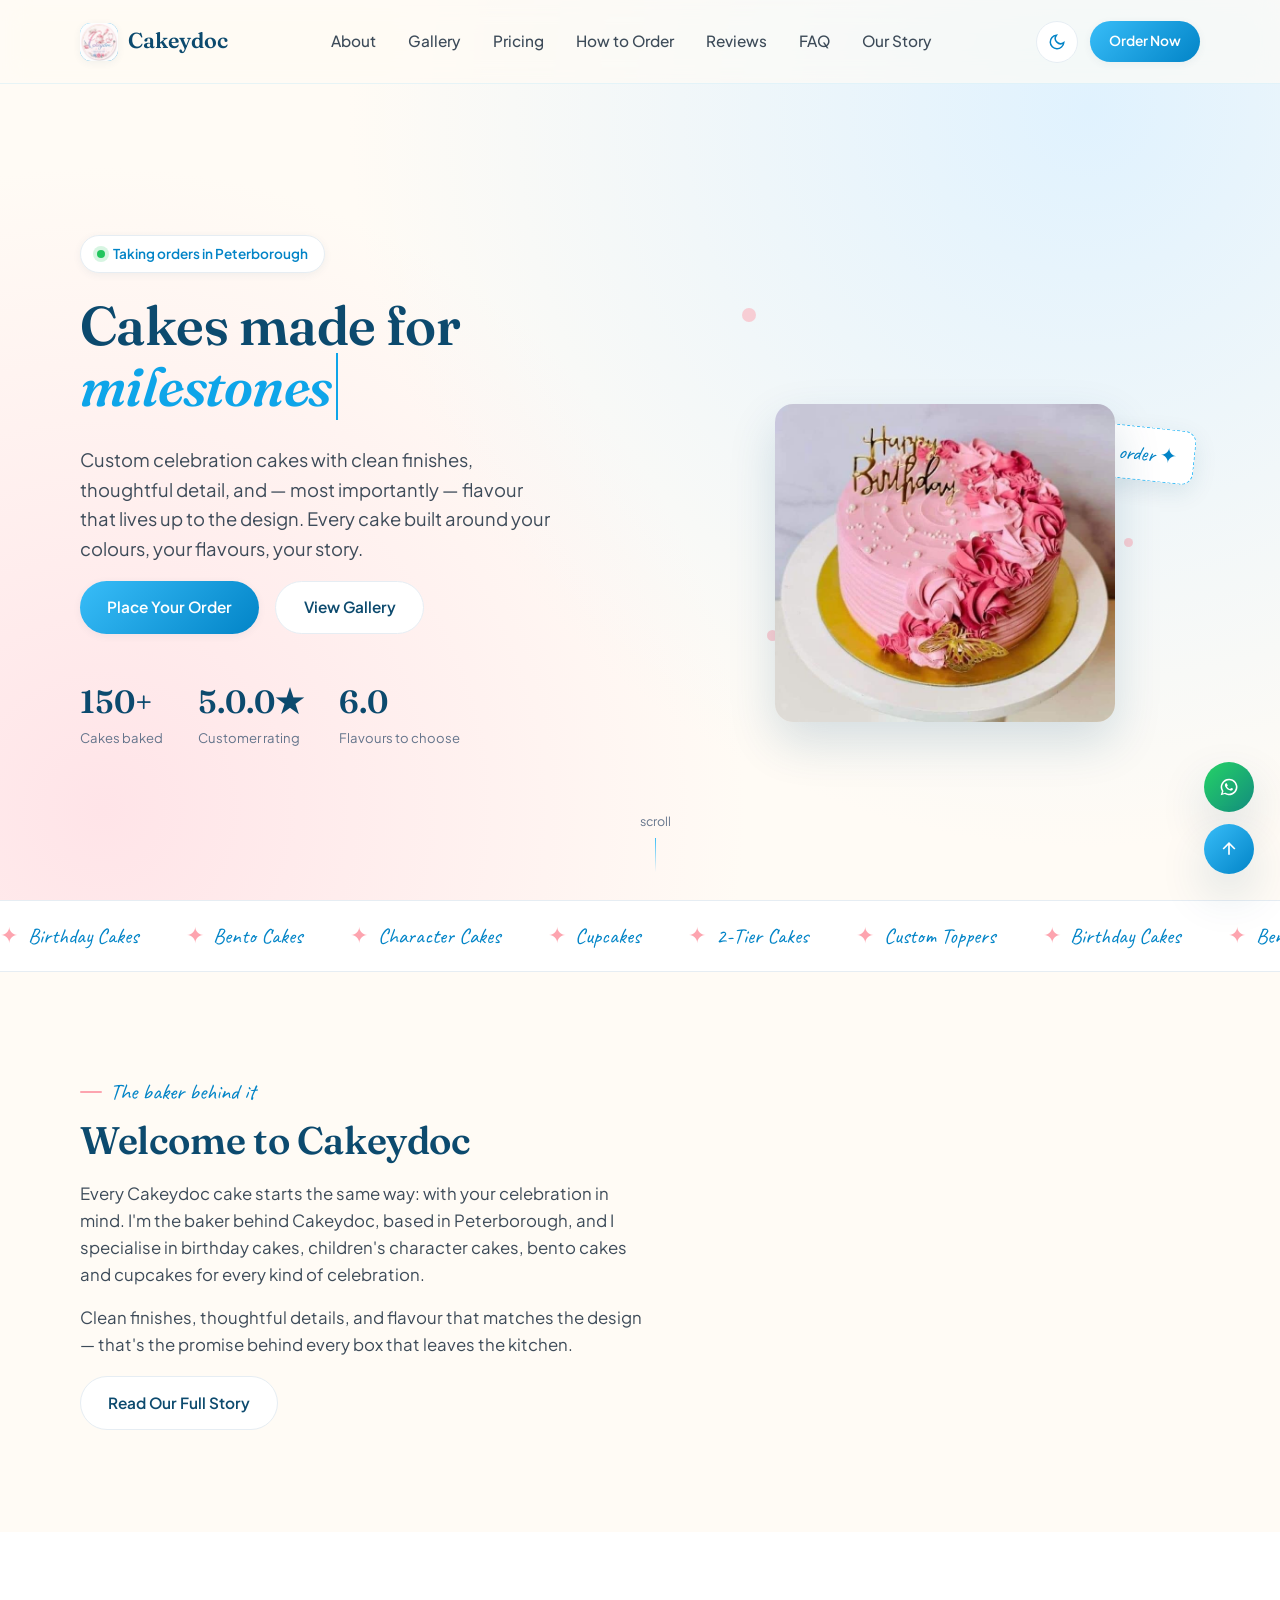
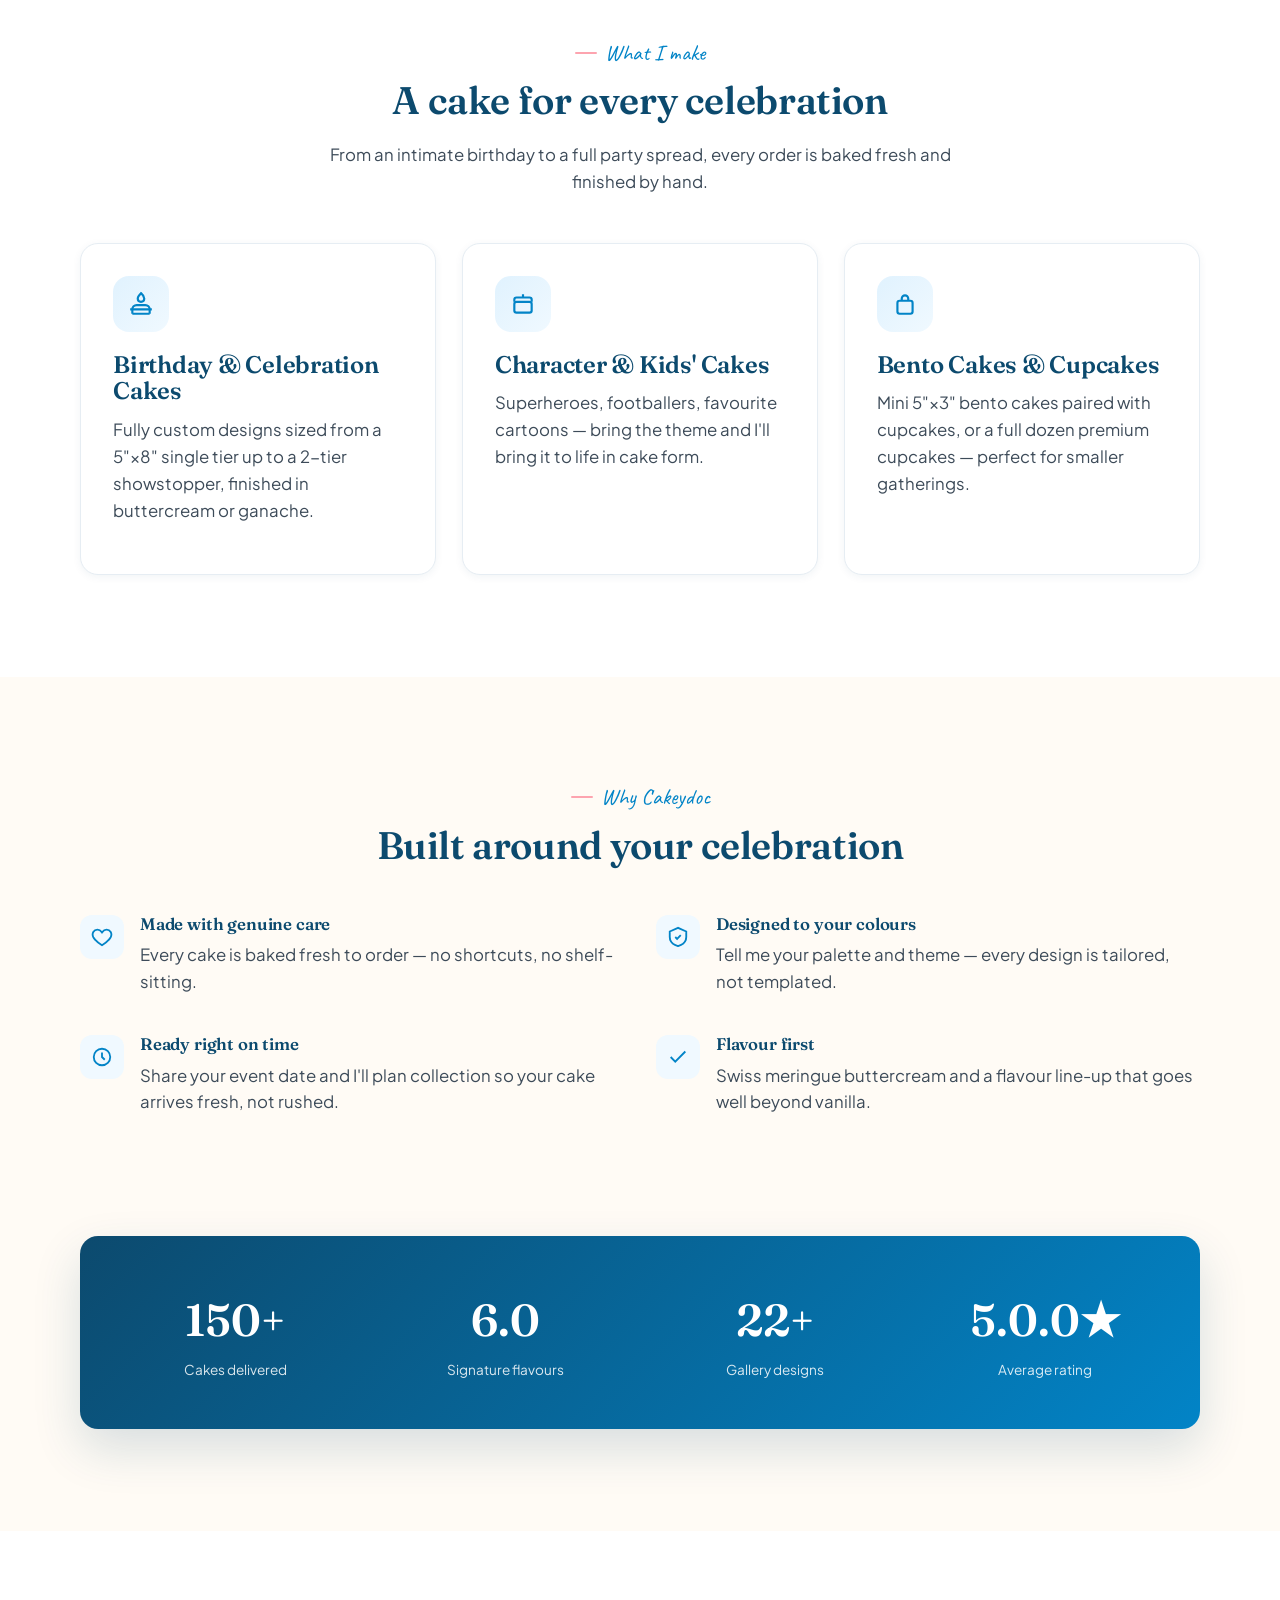
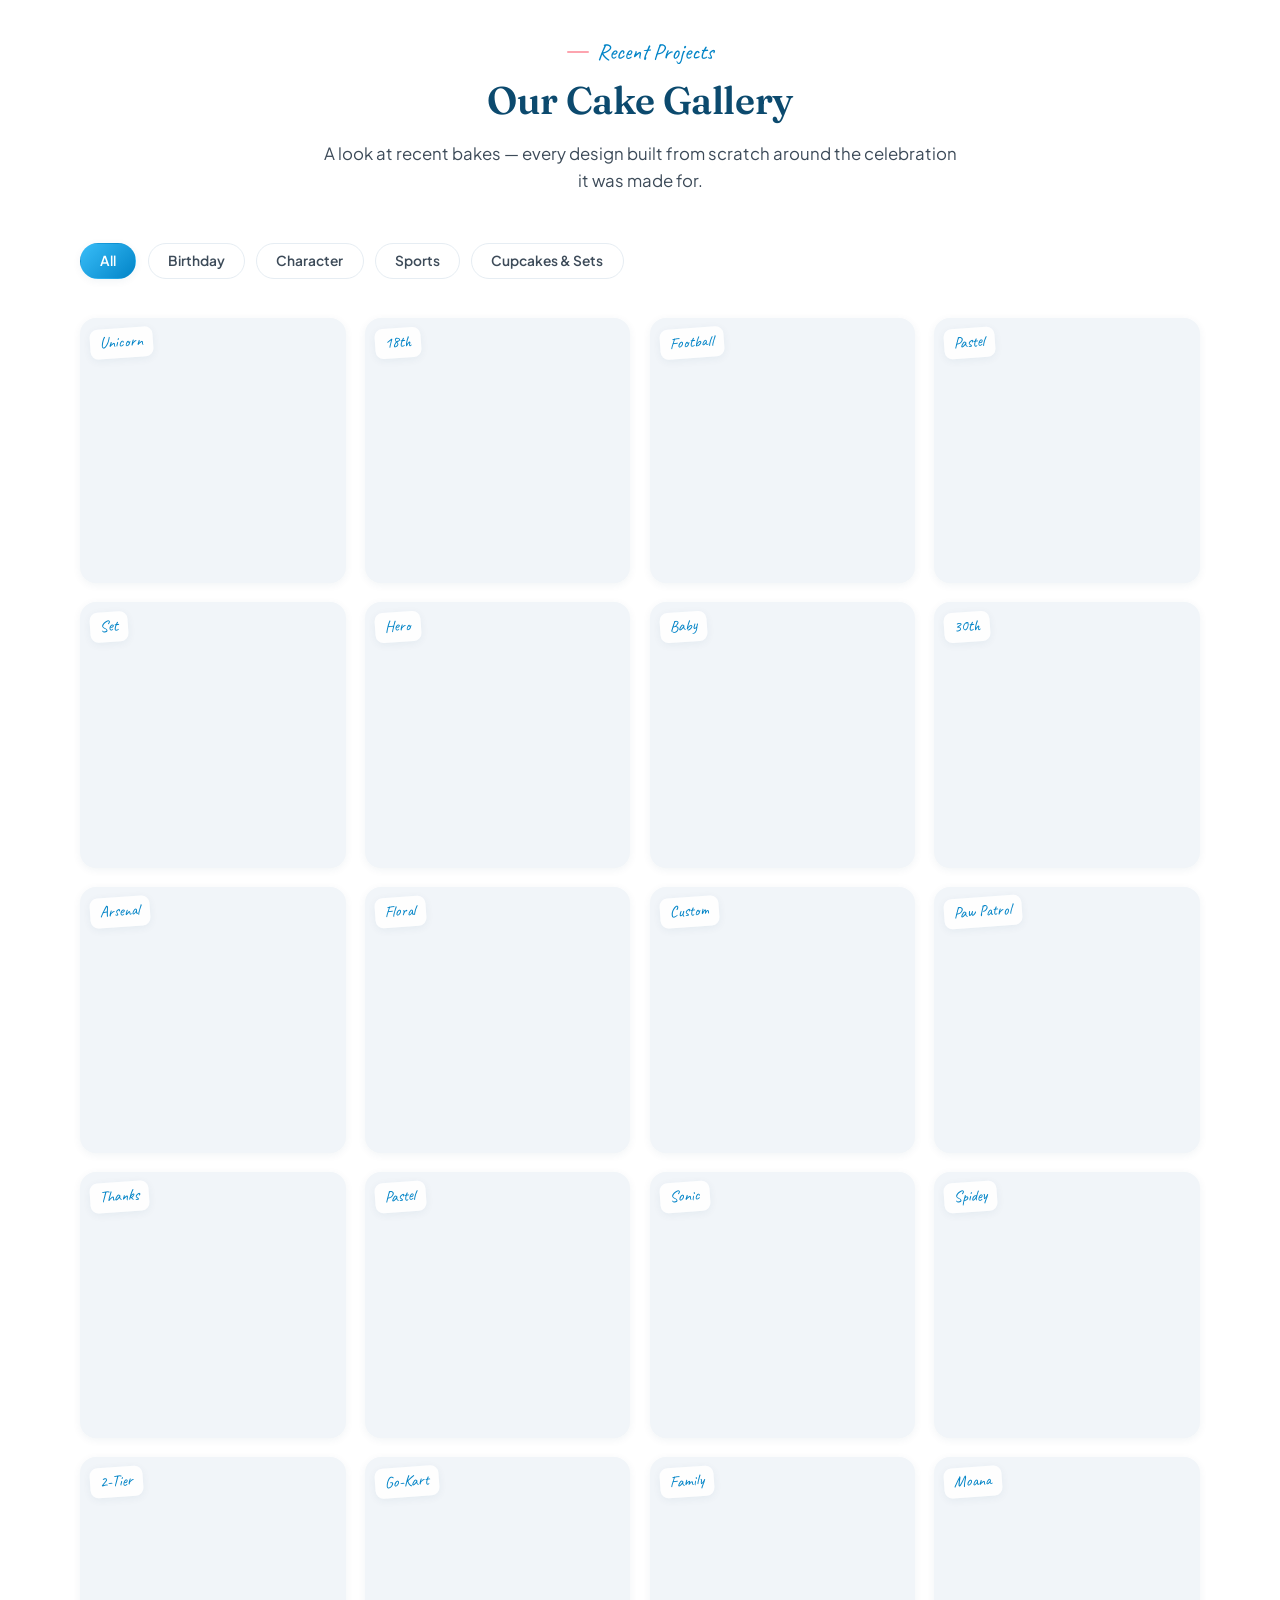
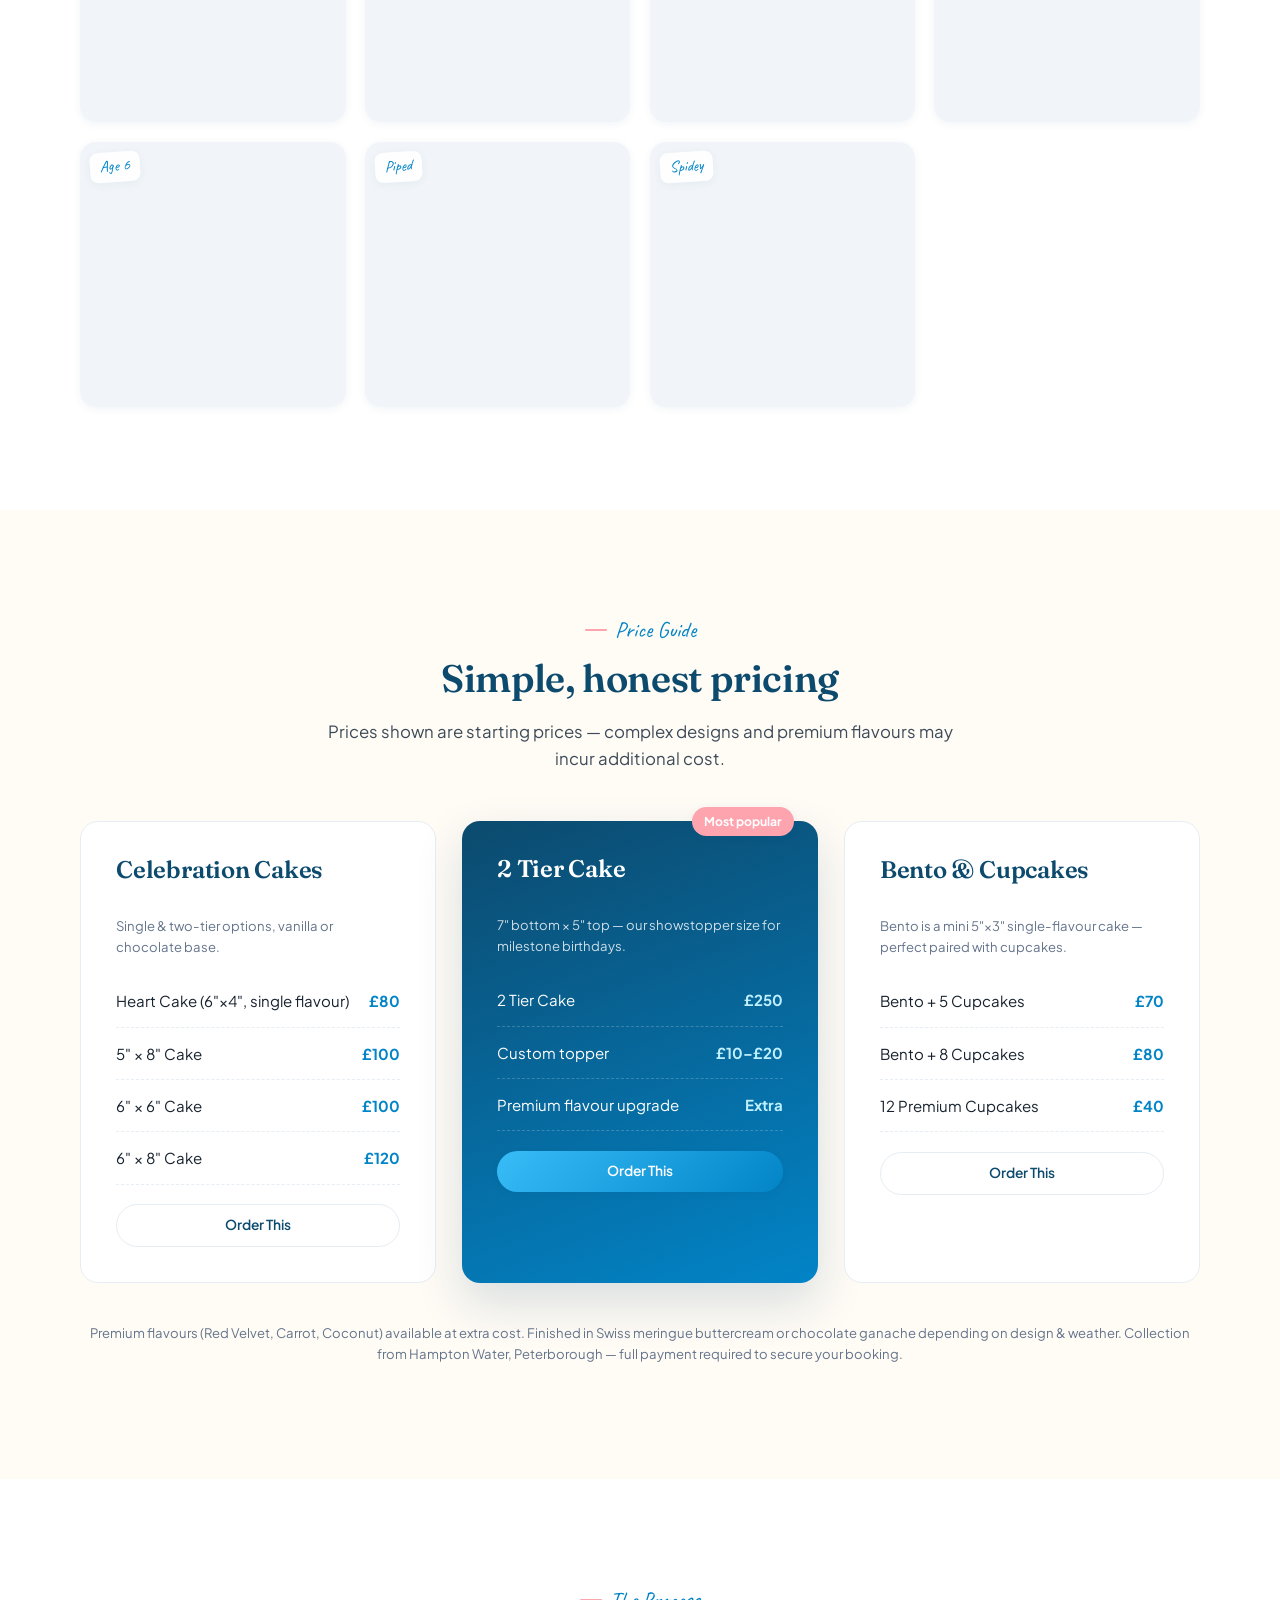
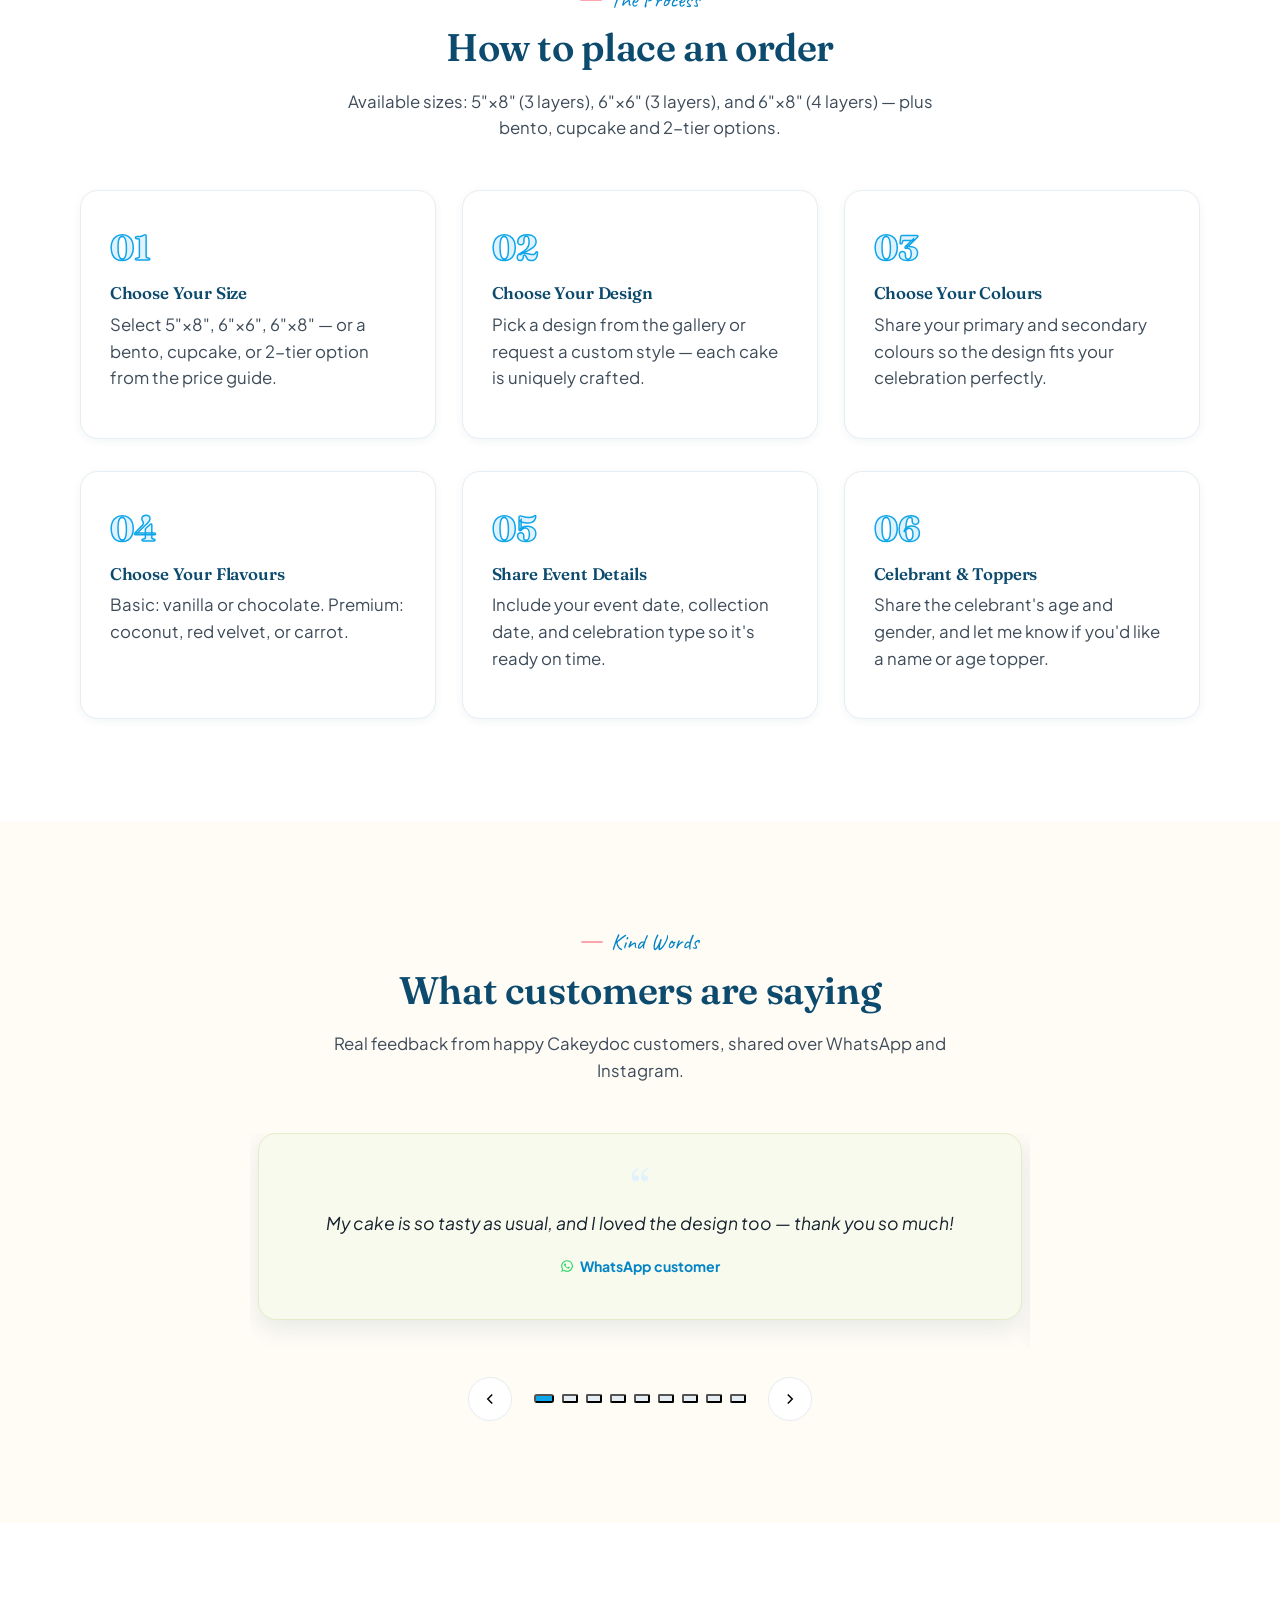
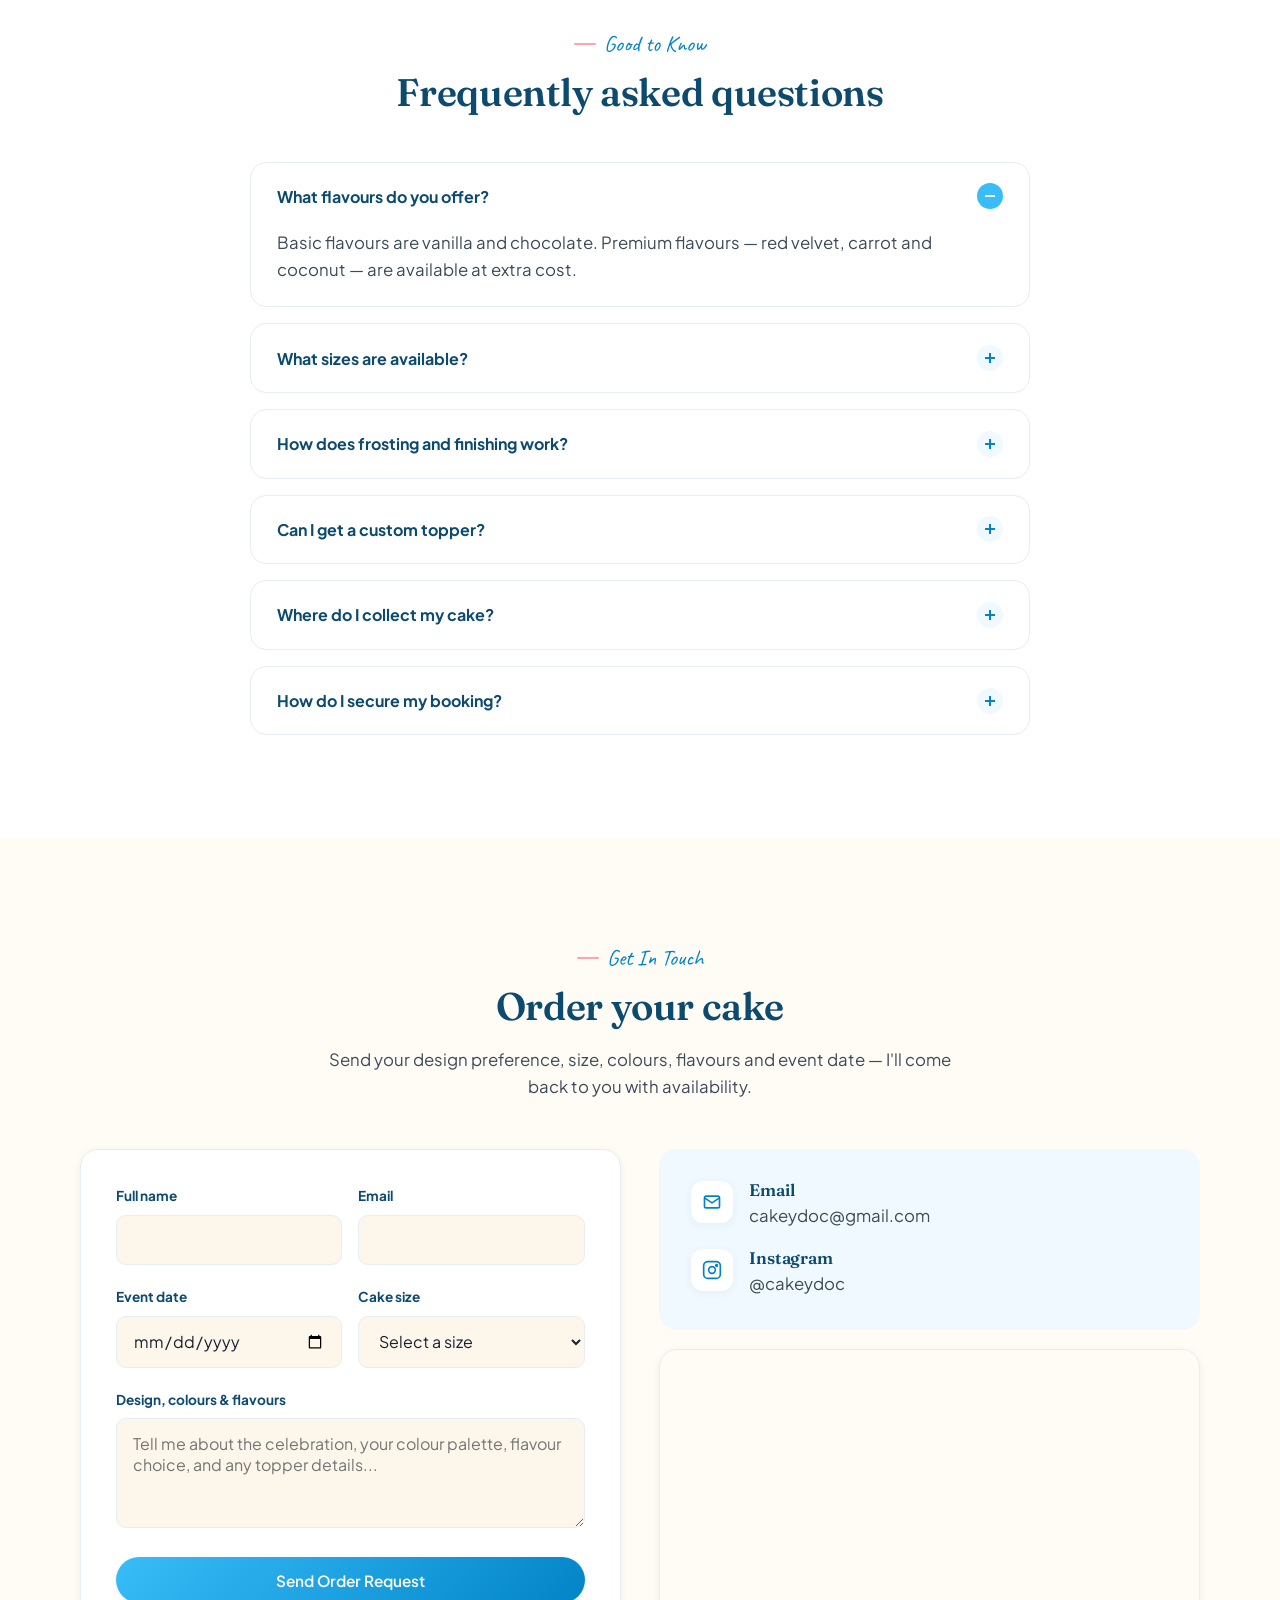
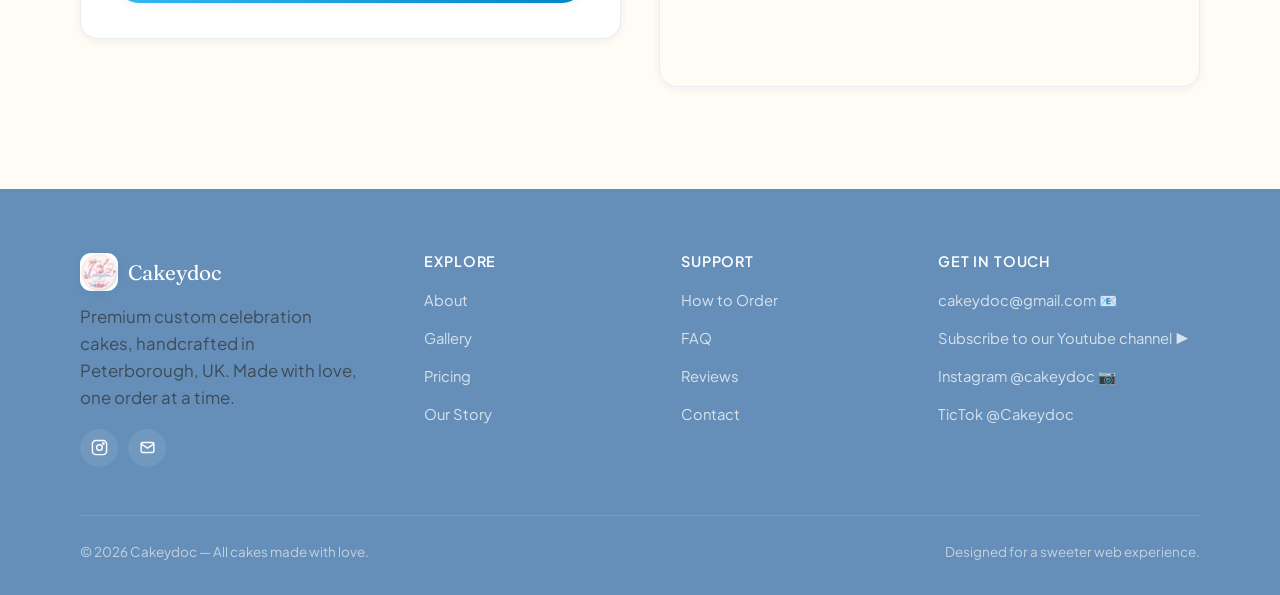
==== index.html @ 22406567 "Cakey doc website" ====
<!DOCTYPE html>
<html lang="en">
<head>
<meta charset="UTF-8">
<meta name="viewport" content="width=device-width, initial-scale=1.0">
<title>Cakeydoc | Premium Custom Celebration Cakes | Peterborough</title>
<meta name="description" content="Handcrafted celebration cakes, bento cakes and cupcakes made to order in Peterborough, UK. Custom colours, flavours and character designs for birthdays and every milestone.">
<meta name="keywords" content="celebration cakes Peterborough, custom birthday cakes, bento cakes, character cakes, cupcakes Peterborough, cake maker UK">
<link rel="canonical" href="https://www.cakeydoc.com/">

<!-- Open Graph -->
<meta property="og:type" content="website">
<meta property="og:title" content="Cakeydoc | Premium Custom Celebration Cakes in Peterborough">
<meta property="og:description" content="Handcrafted celebration cakes, bento cakes and cupcakes made to order in Peterborough, UK. Every cake designed around your colours, flavours and story.">
<meta property="og:image" content="https://www.cakeydoc.com/cake4.jpg">
<meta property="og:url" content="https://www.cakeydoc.com/">
<meta property="og:site_name" content="Cakeydoc">

<!-- Twitter -->
<meta name="twitter:card" content="summary_large_image">
<meta name="twitter:title" content="Cakeydoc | Premium Custom Celebration Cakes in Peterborough">
<meta name="twitter:description" content="Handcrafted celebration cakes, bento cakes and cupcakes made to order in Peterborough, UK.">
<meta name="twitter:image" content="https://www.cakeydoc.com/cake4.jpg">

<!-- Structured data -->
<script type="application/ld+json">
{
  "@context": "https://schema.org",
  "@type": "Bakery",
  "name": "Cakeydoc",
  "image": "https://www.cakeydoc.com/logo.png",
  "email": "cakeydoc@gmail.com",
  "url": "https://www.cakeydoc.com/",
  "address": {
    "@type": "PostalAddress",
    "addressLocality": "Peterborough",
    "addressCountry": "GB"
  },
  "sameAs": ["https://www.instagram.com/cakeydoc"],
  "servesCuisine": "Celebration cakes",
  "priceRange": "££"
}
</script>

<link rel="preconnect" href="https://fonts.googleapis.com">
<link rel="preconnect" href="https://fonts.gstatic.com" crossorigin>
<link href="https://fonts.googleapis.com/css2?family=Fraunces:ital,wght@0,500;0,600;0,700;1,500&family=Plus+Jakarta+Sans:wght@400;500;600;700;800&family=Caveat:wght@600;700&display=swap" rel="stylesheet">
<link rel="stylesheet" href="css/styles.css">
</head>
<body>
<a href="#main" class="skip-link">Skip to content</a>

<div id="loader" aria-hidden="true">
  <div class="loader-cake">
    <div class="loader-cherry"></div>
    <div class="loader-tier"></div>
    <div class="loader-tier"></div>
    <div class="loader-tier"></div>
  </div>
</div>

<div id="scroll-progress"></div>

<header>
  <div class="container nav-wrap">
    <a href="index.html" class="brand">
      <span class="brand-mark">
        <img src="Images/file_00000000a154724686b944a7e6bea9da.png" alt="Cakeydoc logo" style="width:100%;height:100%;object-fit:cover;border-radius:11px;">
      </span>
      Cakeydoc
    </a>
    <nav class="nav-links" id="navLinks">
      <a href="#about">About</a>
      <a href="#gallery">Gallery</a>
      <a href="#pricing">Pricing</a>
      <a href="#how-to-order">How to Order</a>
      <a href="#testimonials">Reviews</a>
      <a href="#faq">FAQ</a>
      <a href="about.html">Our Story</a>
    </nav>
    <div class="nav-actions">
      <button class="theme-toggle" aria-label="Toggle dark mode">
        <svg class="moon" viewBox="0 0 24 24" fill="none" stroke="currentColor" stroke-width="2"><path d="M21 12.8A9 9 0 1 1 11.2 3 7 7 0 0 0 21 12.8Z"/></svg>
        <svg class="sun" viewBox="0 0 24 24" fill="none" stroke="currentColor" stroke-width="2"><circle cx="12" cy="12" r="4"/><path d="M12 2v2M12 20v2M4.9 4.9l1.4 1.4M17.7 17.7l1.4 1.4M2 12h2M20 12h2M4.9 19.1l1.4-1.4M17.7 6.3l1.4-1.4"/></svg>
      </button>
      <a href="#contact" class="btn btn-primary btn-sm">Order Now</a>
      <button class="hamburger" id="hamburger" aria-label="Menu"><span></span><span></span><span></span></button>
    </div>
  </div>
</header>

<main id="main">

  <!-- HERO -->
  <section class="hero" id="home">
    <div class="container hero-grid">
      <div>
        <span class="hero-badge"><span class="dot"></span> Taking orders in Peterborough</span>
        <h1>Cakes made for <span class="accent typewrite" data-words='["birthdays.","milestones.","little superheroes.","your next celebration."]'>birthdays.</span></h1>
        <p class="hero-sub">Custom celebration cakes with clean finishes, thoughtful detail, and — most importantly — flavour that lives up to the design. Every cake built around your colours, your flavours, your story.</p>
        <div class="hero-ctas">
          <a href="#contact" class="btn btn-primary">Place Your Order</a>
          <a href="#gallery" class="btn btn-ghost">View Gallery</a>
        </div>
        <div class="hero-stats">
          <div class="hero-stat"><div class="num"><span data-count="150" data-suffix="+">0</span></div><div class="label">Cakes baked</div></div>
          <div class="hero-stat"><div class="num"><span data-count="5" data-suffix=".0★">0</span></div><div class="label">Customer rating</div></div>
          <div class="hero-stat"><div class="num"><span data-count="6" data-suffix="">0</span></div><div class="label">Flavours to choose</div></div>
        </div>
      </div>
      <div class="hero-visual">
        <div class="crumb" style="width:14px;height:14px;top:10%;left:10%;"></div>
        <div class="crumb" style="width:9px;height:9px;top:60%;left:85%;animation-delay:1.5s;"></div>
        <div class="crumb" style="width:11px;height:11px;top:80%;left:15%;animation-delay:3s;"></div>
        <div class="cake-build">
          <div class="cake-tag">made to order ✦</div>
          <img src="Images/0f99f19fcb65a8210d20b21eeee314e7.jpg" alt="Pink celebration birthday cake with floral piping" style="width:100%;max-width:340px;border-radius:18px;box-shadow:var(--shadow-lg);display:block;margin-inline:auto;position : relative; z-index : 2;">
        </div>
        
      </div>
    </div>
    <div class="scroll-cue"><span>scroll</span><span class="line"></span></div>
  </section>

  <!-- MARQUEE -->
  <div class="marquee">
    <div class="marquee-track">
      <span>Birthday Cakes</span><span>Bento Cakes</span><span>Character Cakes</span><span>Cupcakes</span><span>2-Tier Cakes</span><span>Custom Toppers</span>
      <span>Birthday Cakes</span><span>Bento Cakes</span><span>Character Cakes</span><span>Cupcakes</span><span>2-Tier Cakes</span><span>Custom Toppers</span>
    </div>
  </div>

  <!-- ABOUT TEASER -->
  <section class="section" id="about">
    <div class="container">
      <div class="hero-grid" style="align-items:center;">
        <div class="reveal">
          <span class="eyebrow">The baker behind it</span>
          <h2>Welcome to Cakeydoc</h2>
          <p>Every Cakeydoc cake starts the same way: with your celebration in mind. I'm the baker behind Cakeydoc, based in Peterborough, and I specialise in birthday cakes, children's character cakes, bento cakes and cupcakes for every kind of celebration.</p>
          <p>Clean finishes, thoughtful details, and flavour that matches the design — that's the promise behind every box that leaves the kitchen.</p>
          <a href="about.html" class="btn btn-ghost">Read Our Full Story</a>
        </div>
        <div class="reveal" style="transition-delay:0.15s;">
          <img src="https://www.cakeydoc.com/cake4.jpg" alt="Pastel unicorn celebration cake by Cakeydoc" loading="lazy" style="border-radius:18px;box-shadow:var(--shadow-lg);">
        </div>
      </div>
    </div>
  </section>

  <!-- SERVICES -->
  <section class="section" style="background:var(--white);">
    <div class="container">
      <div class="section-head center reveal">
        <span class="eyebrow">What I make</span>
        <h2>A cake for every celebration</h2>
        <p>From an intimate birthday to a full party spread, every order is baked fresh and finished by hand.</p>
      </div>
      <div class="grid-3 reveal-stagger">
        <div class="card">
          <div class="card-icon"><svg viewBox="0 0 24 24" fill="none" stroke="currentColor" stroke-width="2"><path d="M12 2s3 2.5 3 5-1.5 3-3 3-3-1-3-3 3-5 3-5Z"/><path d="M4 21v-4a4 4 0 0 1 4-4h8a4 4 0 0 1 4 4v4"/><path d="M4 21h16"/><path d="M2 17h20"/></svg></div>
          <h3>Birthday &amp; Celebration Cakes</h3>
          <p>Fully custom designs sized from a 5"×8" single tier up to a 2-tier showstopper, finished in buttercream or ganache.</p>
        </div>
        <div class="card">
          <div class="card-icon"><svg viewBox="0 0 24 24" fill="none" stroke="currentColor" stroke-width="2"><rect x="4" y="10" width="16" height="10" rx="2"/><path d="M4 10V8a2 2 0 0 1 2-2h12a2 2 0 0 1 2 2v2"/><path d="M12 6V3"/></svg></div>
          <h3>Character &amp; Kids' Cakes</h3>
          <p>Superheroes, footballers, favourite cartoons — bring the theme and I'll bring it to life in cake form.</p>
        </div>
        <div class="card">
          <div class="card-icon"><svg viewBox="0 0 24 24" fill="none" stroke="currentColor" stroke-width="2"><rect x="5" y="9" width="14" height="12" rx="2"/><path d="M9 9V7a3 3 0 0 1 6 0v2"/></svg></div>
          <h3>Bento Cakes &amp; Cupcakes</h3>
          <p>Mini 5"×3" bento cakes paired with cupcakes, or a full dozen premium cupcakes — perfect for smaller gatherings.</p>
        </div>
      </div>
    </div>
  </section>

  <!-- WHY CHOOSE US -->
  <section class="section">
    <div class="container">
      <div class="section-head center reveal">
        <span class="eyebrow">Why Cakeydoc</span>
        <h2>Built around your celebration</h2>
      </div>
      <div class="reasons reveal-stagger">
        <div class="reason">
          <div class="reason-icon"><svg viewBox="0 0 24 24" fill="none" stroke="currentColor" stroke-width="2"><path d="M12 21s-7-4.35-9.5-8.8C.5 8.2 3 4 7 4c2.2 0 3.6 1.2 5 3 1.4-1.8 2.8-3 5-3 4 0 6.5 4.2 4.5 8.2C19 16.65 12 21 12 21Z"/></svg></div>
          <div><h4>Made with genuine care</h4><p>Every cake is baked fresh to order — no shortcuts, no shelf-sitting.</p></div>
        </div>
        <div class="reason">
          <div class="reason-icon"><svg viewBox="0 0 24 24" fill="none" stroke="currentColor" stroke-width="2"><path d="M12 2 3 6v6c0 5 4 8.5 9 10 5-1.5 9-5 9-10V6l-9-4Z"/><path d="M9 12l2 2 4-4"/></svg></div>
          <div><h4>Designed to your colours</h4><p>Tell me your palette and theme — every design is tailored, not templated.</p></div>
        </div>
        <div class="reason">
          <div class="reason-icon"><svg viewBox="0 0 24 24" fill="none" stroke="currentColor" stroke-width="2"><circle cx="12" cy="12" r="9"/><path d="M12 7v5l3 3"/></svg></div>
          <div><h4>Ready right on time</h4><p>Share your event date and I'll plan collection so your cake arrives fresh, not rushed.</p></div>
        </div>
        <div class="reason">
          <div class="reason-icon"><svg viewBox="0 0 24 24" fill="none" stroke="currentColor" stroke-width="2"><path d="M20 6 9 17l-5-5"/></svg></div>
          <div><h4>Flavour first</h4><p>Swiss meringue buttercream and a flavour line-up that goes well beyond vanilla.</p></div>
        </div>
      </div>
    </div>
  </section>

  <!-- STATS -->
  <section class="section" style="padding-top:0;">
    <div class="container">
      <div class="stats-band reveal">
        <div class="stat"><div class="num"><span data-count="150" data-suffix="+">0</span></div><div class="label">Cakes delivered</div></div>
        <div class="stat"><div class="num"><span data-count="6" data-suffix="">0</span></div><div class="label">Signature flavours</div></div>
        <div class="stat"><div class="num"><span data-count="22" data-suffix="+">0</span></div><div class="label">Gallery designs</div></div>
        <div class="stat"><div class="num"><span data-count="5" data-suffix=".0★">0</span></div><div class="label">Average rating</div></div>
      </div>
    </div>
  </section>

  <!-- GALLERY -->
  <section class="section" id="gallery" style="background:var(--white);">
    <div class="container">
      <div class="section-head center reveal">
        <span class="eyebrow">Recent Projects</span>
        <h2>Our Cake Gallery</h2>
        <p>A look at recent bakes — every design built from scratch around the celebration it was made for.</p>
      </div>
      <div class="filter-bar reveal">
        <button class="filter-btn active" data-filter="all">All</button>
        <button class="filter-btn" data-filter="birthday">Birthday</button>
        <button class="filter-btn" data-filter="character">Character</button>
        <button class="filter-btn" data-filter="sports">Sports</button>
        <button class="filter-btn" data-filter="cupcakes">Cupcakes &amp; Sets</button>
      </div>
      <div class="gallery-grid">
        <div class="gallery-item" data-category="character"><span class="tag-sticker">Unicorn</span><img src="https://www.cakeydoc.com/cake1.jpg" alt="Unicorn celebration cake" loading="lazy"><div class="gallery-caption">Unicorn Cake</div></div>
        <div class="gallery-item" data-category="sports"><span class="tag-sticker">18th</span><img src="https://www.cakeydoc.com/cake2.jpg" alt="Basketball themed 18th birthday cake" loading="lazy"><div class="gallery-caption">Basketball 18th Birthday Cake</div></div>
        <div class="gallery-item" data-category="sports"><span class="tag-sticker">Football</span><img src="https://www.cakeydoc.com/cake3.jpg" alt="Football themed celebration cake" loading="lazy"><div class="gallery-caption">Football Themed Cake</div></div>
        <div class="gallery-item" data-category="character"><span class="tag-sticker">Pastel</span><img src="https://www.cakeydoc.com/cake4.jpg" alt="Pastel unicorn cake" loading="lazy"><div class="gallery-caption">Pastel Unicorn Cake</div></div>
        <div class="gallery-item" data-category="cupcakes"><span class="tag-sticker">Set</span><img src="https://www.cakeydoc.com/cake5.jpg" alt="Blue and green cupcake set" loading="lazy"><div class="gallery-caption">Blue &amp; Green Cupcakes</div></div>
        <div class="gallery-item" data-category="character"><span class="tag-sticker">Hero</span><img src="https://www.cakeydoc.com/cake6.jpg" alt="Superhero themed cake" loading="lazy"><div class="gallery-caption">Superhero Cake</div></div>
        <div class="gallery-item" data-category="birthday"><span class="tag-sticker">Baby</span><img src="https://www.cakeydoc.com/cake7.jpg" alt="Winter baby shower cake" loading="lazy"><div class="gallery-caption">Winter Baby Shower Cake</div></div>
        <div class="gallery-item" data-category="birthday"><span class="tag-sticker">30th</span><img src="https://www.cakeydoc.com/cake8.jpg" alt="30th birthday celebration cake" loading="lazy"><div class="gallery-caption">30th Birthday Cake</div></div>
        <div class="gallery-item" data-category="sports"><span class="tag-sticker">Arsenal</span><img src="https://www.cakeydoc.com/cake9.jpg" alt="Arsenal football themed cake" loading="lazy"><div class="gallery-caption">Arsenal Football Cake</div></div>
        <div class="gallery-item" data-category="cupcakes"><span class="tag-sticker">Floral</span><img src="https://www.cakeydoc.com/cake10.jpg" alt="Pink floral cupcake set" loading="lazy"><div class="gallery-caption">Pink Floral Cupcake Set</div></div>
        <div class="gallery-item" data-category="birthday"><span class="tag-sticker">Custom</span><img src="https://www.cakeydoc.com/cake11.jpg" alt="Nigerian themed celebration cake" loading="lazy"><div class="gallery-caption">Nigerian Themed Cake</div></div>
        <div class="gallery-item" data-category="character"><span class="tag-sticker">Paw Patrol</span><img src="https://www.cakeydoc.com/cake12.jpg" alt="Paw Patrol themed cake" loading="lazy"><div class="gallery-caption">Paw Patrol Cake</div></div>
        <div class="gallery-item" data-category="cupcakes"><span class="tag-sticker">Thanks</span><img src="https://www.cakeydoc.com/cake13.jpg" alt="Pink thank you cupcake set" loading="lazy"><div class="gallery-caption">Pink Thank You Cupcake Set</div></div>
        <div class="gallery-item" data-category="cupcakes"><span class="tag-sticker">Pastel</span><img src="https://www.cakeydoc.com/cake14.jpg" alt="Pastel birthday cupcake set" loading="lazy"><div class="gallery-caption">Pastel Birthday Set</div></div>
        <div class="gallery-item" data-category="character"><span class="tag-sticker">Sonic</span><img src="https://www.cakeydoc.com/cake15.jpg" alt="Sonic the Hedgehog themed cake" loading="lazy"><div class="gallery-caption">Sonic Cake</div></div>
        <div class="gallery-item" data-category="character"><span class="tag-sticker">Spidey</span><img src="https://www.cakeydoc.com/cake-black-spiderman.jpg" alt="Black Spiderman themed cake" loading="lazy"><div class="gallery-caption">Black Spiderman Cake</div></div>
        <div class="gallery-item" data-category="character"><span class="tag-sticker">2-Tier</span><img src="https://www.cakeydoc.com/cake-cocomelon.jpg" alt="Cocomelon two tier cake" loading="lazy"><div class="gallery-caption">Cocomelon 2-Tier Cake</div></div>
        <div class="gallery-item" data-category="birthday"><span class="tag-sticker">Go-Kart</span><img src="https://www.cakeydoc.com/cake-gokart.jpg" alt="Go kart themed birthday cake" loading="lazy"><div class="gallery-caption">Go Kart Cake</div></div>
        <div class="gallery-item" data-category="birthday"><span class="tag-sticker">Family</span><img src="https://www.cakeydoc.com/cake-husband-papa.jpg" alt="Husband and Papa celebration cake" loading="lazy"><div class="gallery-caption">Husband &amp; Papa Celebration Cake</div></div>
        <div class="gallery-item" data-category="character"><span class="tag-sticker">Moana</span><img src="https://www.cakeydoc.com/cake-moana.jpg" alt="Moana themed cake" loading="lazy"><div class="gallery-caption">Moana Cake</div></div>
        <div class="gallery-item" data-category="birthday"><span class="tag-sticker">Age 6</span><img src="https://www.cakeydoc.com/cake-number6.jpg" alt="Number 6 birthday cake" loading="lazy"><div class="gallery-caption">Number 6 Birthday Cake</div></div>
        <div class="gallery-item" data-category="birthday"><span class="tag-sticker">Piped</span><img src="https://www.cakeydoc.com/cake-piped-floral.jpg" alt="Piped floral celebration cake" loading="lazy"><div class="gallery-caption">Piped Floral Cake</div></div>
        <div class="gallery-item" data-category="character"><span class="tag-sticker">Spidey</span><img src="https://www.cakeydoc.com/cake-spiderman.jpg" alt="Spiderman themed cake" loading="lazy"><div class="gallery-caption">Spiderman Cake</div></div>
      </div>
    </div>
  </section>

  <!-- PRICING -->
  <section class="section" id="pricing">
    <div class="container">
      <div class="section-head center reveal">
        <span class="eyebrow">Price Guide</span>
        <h2>Simple, honest pricing</h2>
        <p>Prices shown are starting prices — complex designs and premium flavours may incur additional cost.</p>
      </div>
      <div class="pricing-grid reveal-stagger">
        <div class="price-card">
          <h3>Celebration Cakes</h3>
          <p class="small-note">Single &amp; two-tier options, vanilla or chocolate base.</p>
          <ul class="price-list">
            <li><span>Heart Cake (6"×4", single flavour)</span><span>£80</span></li>
            <li><span>5" × 8" Cake</span><span>£100</span></li>
            <li><span>6" × 6" Cake</span><span>£100</span></li>
            <li><span>6" × 8" Cake</span><span>£120</span></li>
          </ul>
          <a href="#contact" class="btn btn-ghost btn-sm">Order This</a>
        </div>
        <div class="price-card featured">
          <span class="featured-badge">Most popular</span>
          <h3>2 Tier Cake</h3>
          <p class="small-note">7" bottom × 5" top — our showstopper size for milestone birthdays.</p>
          <ul class="price-list">
            <li><span>2 Tier Cake</span><span>£250</span></li>
            <li><span>Custom topper</span><span>£10–£20</span></li>
            <li><span>Premium flavour upgrade</span><span>Extra</span></li>
          </ul>
          <a href="#contact" class="btn btn-primary btn-sm">Order This</a>
        </div>
        <div class="price-card">
          <h3>Bento &amp; Cupcakes</h3>
          <p class="small-note">Bento is a mini 5"×3" single-flavour cake — perfect paired with cupcakes.</p>
          <ul class="price-list">
            <li><span>Bento + 5 Cupcakes</span><span>£70</span></li>
            <li><span>Bento + 8 Cupcakes</span><span>£80</span></li>
            <li><span>12 Premium Cupcakes</span><span>£40</span></li>
          </ul>
          <a href="#contact" class="btn btn-ghost btn-sm">Order This</a>
        </div>
      </div>
      <div class="reveal" style="margin-top:2.4rem;text-align:center;">
        <p class="small-note">Premium flavours (Red Velvet, Carrot, Coconut) available at extra cost. Finished in Swiss meringue buttercream or chocolate ganache depending on design &amp; weather. Collection from Hampton Water, Peterborough — full payment required to secure your booking.</p>
      </div>
    </div>
  </section>

  <!-- HOW TO ORDER -->
  <section class="section" id="how-to-order" style="background:var(--white);">
    <div class="container">
      <div class="section-head center reveal">
        <span class="eyebrow">The Process</span>
        <h2>How to place an order</h2>
        <p>Available sizes: 5"×8" (3 layers), 6"×6" (3 layers), and 6"×8" (4 layers) — plus bento, cupcake and 2-tier options.</p>
      </div>
      <div class="steps reveal-stagger">
        <div class="step"><span class="step-num">01</span><h4>Choose Your Size</h4><p>Select 5"×8", 6"×6", 6"×8" — or a bento, cupcake, or 2-tier option from the price guide.</p></div>
        <div class="step"><span class="step-num">02</span><h4>Choose Your Design</h4><p>Pick a design from the gallery or request a custom style — each cake is uniquely crafted.</p></div>
        <div class="step"><span class="step-num">03</span><h4>Choose Your Colours</h4><p>Share your primary and secondary colours so the design fits your celebration perfectly.</p></div>
        <div class="step"><span class="step-num">04</span><h4>Choose Your Flavours</h4><p>Basic: vanilla or chocolate. Premium: coconut, red velvet, or carrot.</p></div>
        <div class="step"><span class="step-num">05</span><h4>Share Event Details</h4><p>Include your event date, collection date, and celebration type so it's ready on time.</p></div>
        <div class="step"><span class="step-num">06</span><h4>Celebrant &amp; Toppers</h4><p>Share the celebrant's age and gender, and let me know if you'd like a name or age topper.</p></div>
      </div>
    </div>
  </section>

  <!-- TESTIMONIALS -->
  <section class="section" id="testimonials">
    <div class="container">
      <div class="section-head center reveal">
        <span class="eyebrow">Kind Words</span>
        <h2>What customers are saying</h2>
        <p>Real feedback from happy Cakeydoc customers, shared over WhatsApp and Instagram.</p>
      </div>
      <div class="testimonial-wrap reveal">
        <div class="testimonial-track">
          <div class="testimonial-slides">
            <div class="t-slide"><div class="t-card"><span class="t-quote-mark">&ldquo;</span><p>My cake is so tasty as usual, and I loved the design too — thank you so much!</p><div class="t-source" style="display:flex;align-items:center;justify-content:center;gap:6px;"><svg width="14" height="14" viewBox="0 0 24 24" fill="#25D366"><path d="M12 2a10 10 0 0 0-8.5 15.2L2 22l4.9-1.5A10 10 0 1 0 12 2Zm0 18.2a8.2 8.2 0 0 1-4.2-1.2l-.3-.2-3 .9.9-2.9-.2-.3A8.2 8.2 0 1 1 12 20.2Zm4.5-6.1c-.2-.1-1.5-.7-1.7-.8-.2-.1-.4-.1-.6.1-.2.2-.7.8-.8 1-.2.2-.3.2-.5.1-.2-.1-1-.4-1.9-1.2-.7-.6-1.2-1.4-1.3-1.6-.1-.2 0-.4.1-.5.1-.1.2-.3.4-.4.1-.1.2-.2.2-.4.1-.2 0-.3 0-.4 0-.1-.6-1.5-.8-2-.2-.5-.4-.4-.6-.4h-.5c-.2 0-.4.1-.6.3-.2.2-.8.8-.8 1.9s.8 2.2 1 2.4c.1.2 1.6 2.5 4 3.5.6.2 1 .4 1.3.5.6.2 1.1.2 1.5.1.5-.1 1.5-.6 1.7-1.2.2-.6.2-1.1.1-1.2-.1-.1-.2-.2-.5-.3Z"/></svg>WhatsApp customer</div></div></div>
            <div class="t-slide"><div class="t-card"><span class="t-quote-mark">&ldquo;</span><p>Your cake tastes really nice — you deserve some accolades. Way better than the rest, the difference is clear.</p><div class="t-source" style="display:flex;align-items:center;justify-content:center;gap:6px;"><svg width="14" height="14" viewBox="0 0 24 24" fill="#25D366"><path d="M12 2a10 10 0 0 0-8.5 15.2L2 22l4.9-1.5A10 10 0 1 0 12 2Zm0 18.2a8.2 8.2 0 0 1-4.2-1.2l-.3-.2-3 .9.9-2.9-.2-.3A8.2 8.2 0 1 1 12 20.2Zm4.5-6.1c-.2-.1-1.5-.7-1.7-.8-.2-.1-.4-.1-.6.1-.2.2-.7.8-.8 1-.2.2-.3.2-.5.1-.2-.1-1-.4-1.9-1.2-.7-.6-1.2-1.4-1.3-1.6-.1-.2 0-.4.1-.5.1-.1.2-.3.4-.4.1-.1.2-.2.2-.4.1-.2 0-.3 0-.4 0-.1-.6-1.5-.8-2-.2-.5-.4-.4-.6-.4h-.5c-.2 0-.4.1-.6.3-.2.2-.8.8-.8 1.9s.8 2.2 1 2.4c.1.2 1.6 2.5 4 3.5.6.2 1 .4 1.3.5.6.2 1.1.2 1.5.1.5-.1 1.5-.6 1.7-1.2.2-.6.2-1.1.1-1.2-.1-.1-.2-.2-.5-.3Z"/></svg>WhatsApp customer</div></div></div>
            <div class="t-slide"><div class="t-card ig-card"><span class="t-quote-mark">&ldquo;</span><p>This cake is a hit — so soft and creamy. Well done, darling!</p><div class="t-source" style="display:flex;align-items:center;justify-content:center;gap:6px;"><svg width="14" height="14" viewBox="0 0 24 24" fill="none" stroke="#E1306C" stroke-width="2"><rect x="2" y="2" width="20" height="20" rx="5"/><circle cx="12" cy="12" r="4"/><circle cx="17.5" cy="6.5" r="1" fill="#E1306C"/></svg>Instagram customer</div></div></div>
            <div class="t-slide"><div class="t-card"><span class="t-quote-mark">&ldquo;</span><p>Thank you so much for the cake — the buttercream was perfect, the sponge was moist and not too sweet. Everyone loved it.</p><div class="t-source" style="display:flex;align-items:center;justify-content:center;gap:6px;"><svg width="14" height="14" viewBox="0 0 24 24" fill="#25D366"><path d="M12 2a10 10 0 0 0-8.5 15.2L2 22l4.9-1.5A10 10 0 1 0 12 2Zm0 18.2a8.2 8.2 0 0 1-4.2-1.2l-.3-.2-3 .9.9-2.9-.2-.3A8.2 8.2 0 1 1 12 20.2Zm4.5-6.1c-.2-.1-1.5-.7-1.7-.8-.2-.1-.4-.1-.6.1-.2.2-.7.8-.8 1-.2.2-.3.2-.5.1-.2-.1-1-.4-1.9-1.2-.7-.6-1.2-1.4-1.3-1.6-.1-.2 0-.4.1-.5.1-.1.2-.3.4-.4.1-.1.2-.2.2-.4.1-.2 0-.3 0-.4 0-.1-.6-1.5-.8-2-.2-.5-.4-.4-.6-.4h-.5c-.2 0-.4.1-.6.3-.2.2-.8.8-.8 1.9s.8 2.2 1 2.4c.1.2 1.6 2.5 4 3.5.6.2 1 .4 1.3.5.6.2 1.1.2 1.5.1.5-.1 1.5-.6 1.7-1.2.2-.6.2-1.1.1-1.2-.1-.1-.2-.2-.5-.3Z"/></svg>WhatsApp customer</div></div></div>
            <div class="t-slide"><div class="t-card"><span class="t-quote-mark">&ldquo;</span><p>It was such a hit — thank you so much. The cake was the talking point of the whole party.</p><div class="t-source" style="display:flex;align-items:center;justify-content:center;gap:6px;"><svg width="14" height="14" viewBox="0 0 24 24" fill="#25D366"><path d="M12 2a10 10 0 0 0-8.5 15.2L2 22l4.9-1.5A10 10 0 1 0 12 2Zm0 18.2a8.2 8.2 0 0 1-4.2-1.2l-.3-.2-3 .9.9-2.9-.2-.3A8.2 8.2 0 1 1 12 20.2Zm4.5-6.1c-.2-.1-1.5-.7-1.7-.8-.2-.1-.4-.1-.6.1-.2.2-.7.8-.8 1-.2.2-.3.2-.5.1-.2-.1-1-.4-1.9-1.2-.7-.6-1.2-1.4-1.3-1.6-.1-.2 0-.4.1-.5.1-.1.2-.3.4-.4.1-.1.2-.2.2-.4.1-.2 0-.3 0-.4 0-.1-.6-1.5-.8-2-.2-.5-.4-.4-.6-.4h-.5c-.2 0-.4.1-.6.3-.2.2-.8.8-.8 1.9s.8 2.2 1 2.4c.1.2 1.6 2.5 4 3.5.6.2 1 .4 1.3.5.6.2 1.1.2 1.5.1.5-.1 1.5-.6 1.7-1.2.2-.6.2-1.1.1-1.2-.1-.1-.2-.2-.5-.3Z"/></svg>WhatsApp customer</div></div></div>
            <div class="t-slide"><div class="t-card ig-card"><span class="t-quote-mark">&ldquo;</span><p>My mum loves your cake — she even said it tasted better than another baker's, and she's a baker herself. Kudos!</p><div class="t-source" style="display:flex;align-items:center;justify-content:center;gap:6px;"><svg width="14" height="14" viewBox="0 0 24 24" fill="none" stroke="#E1306C" stroke-width="2"><rect x="2" y="2" width="20" height="20" rx="5"/><circle cx="12" cy="12" r="4"/><circle cx="17.5" cy="6.5" r="1" fill="#E1306C"/></svg>Instagram customer</div></div></div>
            <div class="t-slide"><div class="t-card"><span class="t-quote-mark">&ldquo;</span><p>My husband tried your cupcakes and loved them — that's very rare for him!</p><div class="t-source" style="display:flex;align-items:center;justify-content:center;gap:6px;"><svg width="14" height="14" viewBox="0 0 24 24" fill="#25D366"><path d="M12 2a10 10 0 0 0-8.5 15.2L2 22l4.9-1.5A10 10 0 1 0 12 2Zm0 18.2a8.2 8.2 0 0 1-4.2-1.2l-.3-.2-3 .9.9-2.9-.2-.3A8.2 8.2 0 1 1 12 20.2Zm4.5-6.1c-.2-.1-1.5-.7-1.7-.8-.2-.1-.4-.1-.6.1-.2.2-.7.8-.8 1-.2.2-.3.2-.5.1-.2-.1-1-.4-1.9-1.2-.7-.6-1.2-1.4-1.3-1.6-.1-.2 0-.4.1-.5.1-.1.2-.3.4-.4.1-.1.2-.2.2-.4.1-.2 0-.3 0-.4 0-.1-.6-1.5-.8-2-.2-.5-.4-.4-.6-.4h-.5c-.2 0-.4.1-.6.3-.2.2-.8.8-.8 1.9s.8 2.2 1 2.4c.1.2 1.6 2.5 4 3.5.6.2 1 .4 1.3.5.6.2 1.1.2 1.5.1.5-.1 1.5-.6 1.7-1.2.2-.6.2-1.1.1-1.2-.1-.1-.2-.2-.5-.3Z"/></svg>WhatsApp customer</div></div></div>
            <div class="t-slide"><div class="t-card"><span class="t-quote-mark">&ldquo;</span><p>Absolutely delicious — everyone enjoyed it. I look forward to ordering again.</p><div class="t-source" style="display:flex;align-items:center;justify-content:center;gap:6px;"><svg width="14" height="14" viewBox="0 0 24 24" fill="#25D366"><path d="M12 2a10 10 0 0 0-8.5 15.2L2 22l4.9-1.5A10 10 0 1 0 12 2Zm0 18.2a8.2 8.2 0 0 1-4.2-1.2l-.3-.2-3 .9.9-2.9-.2-.3A8.2 8.2 0 1 1 12 20.2Zm4.5-6.1c-.2-.1-1.5-.7-1.7-.8-.2-.1-.4-.1-.6.1-.2.2-.7.8-.8 1-.2.2-.3.2-.5.1-.2-.1-1-.4-1.9-1.2-.7-.6-1.2-1.4-1.3-1.6-.1-.2 0-.4.1-.5.1-.1.2-.3.4-.4.1-.1.2-.2.2-.4.1-.2 0-.3 0-.4 0-.1-.6-1.5-.8-2-.2-.5-.4-.4-.6-.4h-.5c-.2 0-.4.1-.6.3-.2.2-.8.8-.8 1.9s.8 2.2 1 2.4c.1.2 1.6 2.5 4 3.5.6.2 1 .4 1.3.5.6.2 1.1.2 1.5.1.5-.1 1.5-.6 1.7-1.2.2-.6.2-1.1.1-1.2-.1-.1-.2-.2-.5-.3Z"/></svg>WhatsApp customer</div></div></div>
            <div class="t-slide"><div class="t-card"><span class="t-quote-mark">&ldquo;</span><p>My son loved his cake so much we had to hide it from him — it was the talk of the party.</p><div class="t-source" style="display:flex;align-items:center;justify-content:center;gap:6px;"><svg width="14" height="14" viewBox="0 0 24 24" fill="#25D366"><path d="M12 2a10 10 0 0 0-8.5 15.2L2 22l4.9-1.5A10 10 0 1 0 12 2Zm0 18.2a8.2 8.2 0 0 1-4.2-1.2l-.3-.2-3 .9.9-2.9-.2-.3A8.2 8.2 0 1 1 12 20.2Zm4.5-6.1c-.2-.1-1.5-.7-1.7-.8-.2-.1-.4-.1-.6.1-.2.2-.7.8-.8 1-.2.2-.3.2-.5.1-.2-.1-1-.4-1.9-1.2-.7-.6-1.2-1.4-1.3-1.6-.1-.2 0-.4.1-.5.1-.1.2-.3.4-.4.1-.1.2-.2.2-.4.1-.2 0-.3 0-.4 0-.1-.6-1.5-.8-2-.2-.5-.4-.4-.6-.4h-.5c-.2 0-.4.1-.6.3-.2.2-.8.8-.8 1.9s.8 2.2 1 2.4c.1.2 1.6 2.5 4 3.5.6.2 1 .4 1.3.5.6.2 1.1.2 1.5.1.5-.1 1.5-.6 1.7-1.2.2-.6.2-1.1.1-1.2-.1-.1-.2-.2-.5-.3Z"/></svg>WhatsApp customer</div></div></div>
          </div>
        </div>
        <div class="t-controls">
          <button class="t-arrow prev" aria-label="Previous testimonial">
            <svg width="18" height="18" viewBox="0 0 24 24" fill="none" stroke="currentColor" stroke-width="2"><path d="M15 18l-6-6 6-6"/></svg>
          </button>
          <div class="t-dots"></div>
          <button class="t-arrow next" aria-label="Next testimonial">
            <svg width="18" height="18" viewBox="0 0 24 24" fill="none" stroke="currentColor" stroke-width="2"><path d="M9 18l6-6-6-6"/></svg>
          </button>
        </div>
      </div>
    </div>
  </section>

  <!-- FAQ -->
  <section class="section" id="faq" style="background:var(--white);">
    <div class="container">
      <div class="section-head center reveal">
        <span class="eyebrow">Good to Know</span>
        <h2>Frequently asked questions</h2>
      </div>
      <div class="faq-list reveal">
        <div class="faq-item open">
          <button class="faq-q"><span>What flavours do you offer?</span><span class="plus"></span></button>
          <div class="faq-a"><p>Basic flavours are vanilla and chocolate. Premium flavours — red velvet, carrot and coconut — are available at extra cost.</p></div>
        </div>
        <div class="faq-item">
          <button class="faq-q"><span>What sizes are available?</span><span class="plus"></span></button>
          <div class="faq-a"><p>5"×8" (3 layers), 6"×6" (3 layers), 6"×8" (4 layers), a heart cake, bento cakes, cupcakes, and a 2-tier option — see the price guide for details.</p></div>
        </div>
        <div class="faq-item">
          <button class="faq-q"><span>How does frosting and finishing work?</span><span class="plus"></span></button>
          <div class="faq-a"><p>Cakes are finished in Swiss meringue buttercream, or chocolate ganache depending on the design and the weather.</p></div>
        </div>
        <div class="faq-item">
          <button class="faq-q"><span>Can I get a custom topper?</span><span class="plus"></span></button>
          <div class="faq-a"><p>Yes — custom toppers with a name, age, or both are available from £10–£20, depending on complexity.</p></div>
        </div>
        <div class="faq-item">
          <button class="faq-q"><span>Where do I collect my cake?</span><span class="plus"></span></button>
          <div class="faq-a"><p>Collection is from Hampton Water, Peterborough. The exact address is confirmed once your order is booked.</p></div>
        </div>
        <div class="faq-item">
          <button class="faq-q"><span>How do I secure my booking?</span><span class="plus"></span></button>
          <div class="faq-a"><p>Full payment is required upfront to secure your order date, since each cake is baked to order.</p></div>
        </div>
      </div>
    </div>
  </section>

  

  <!-- CONTACT -->
  <section class="section" id="contact">
    <div class="container">
      <div class="section-head center reveal">
        <span class="eyebrow">Get In Touch</span>
        <h2>Order your cake</h2>
        <p>Send your design preference, size, colours, flavours and event date — I'll come back to you with availability.</p>
      </div>
      <div class="contact-grid">
        <div class="form-card reveal">
          <form class="order-form" novalidate>
            <div class="row-2">
              <div class="field">
                <label for="name">Full name</label>
                <input type="text" id="name" required>
                <span class="field-error">Please enter your name.</span>
              </div>
              <div class="field">
                <label for="email">Email</label>
                <input type="email" id="email" required>
                <span class="field-error">Please enter a valid email.</span>
              </div>
            </div>
            <div class="row-2">
              <div class="field">
                <label for="date">Event date</label>
                <input type="date" id="date" required>
                <span class="field-error">Please choose a date.</span>
              </div>
              <div class="field">
                <label for="size">Cake size</label>
                <select id="size" required>
                  <option value="">Select a size</option>
                  <option>Heart Cake — £80</option>
                  <option>5"×8" — £100</option>
                  <option>6"×6" — £100</option>
                  <option>6"×8" — £120</option>
                  <option>2 Tier — £250</option>
                  <option>Bento + Cupcakes</option>
                  <option>12 Cupcakes — £40</option>
                </select>
                <span class="field-error">Please select a size.</span>
              </div>
            </div>
            <div class="field">
              <label for="details">Design, colours &amp; flavours</label>
              <textarea id="details" required placeholder="Tell me about the celebration, your colour palette, flavour choice, and any topper details..."></textarea>
              <span class="field-error">Please share a few details.</span>
            </div>
            <button type="submit" class="btn btn-primary" style="width:100%;">Send Order Request</button>
          </form>
        </div>
        <div class="reveal" style="transition-delay:0.12s;">
          <div class="contact-info-card">
            <div class="info-row">
              <div class="info-icon"><svg viewBox="0 0 24 24" fill="none" stroke="currentColor" stroke-width="2"><rect x="3" y="5" width="18" height="14" rx="2"/><path d="m3 7 9 6 9-6"/></svg></div>
              <div><h4 style="margin-bottom:0.2rem;">Email</h4><p style="margin:0;"><a href="mailto:cakeydoc@gmail.com">cakeydoc@gmail.com</a></p></div>
            </div>
            
            <div class="info-row">
              <div class="info-icon"><svg viewBox="0 0 24 24" fill="none" stroke="currentColor" stroke-width="2"><rect x="2" y="2" width="20" height="20" rx="5"/><circle cx="12" cy="12" r="4"/><circle cx="17.5" cy="6.5" r="1"/></svg></div>
              <div><h4 style="margin-bottom:0.2rem;">Instagram</h4><p style="margin:0;"><a href="https://instagram.com/cakeydoc" target="_blank" rel="noopener">@cakeydoc</a></p></div>
            </div>
          </div>
          <div class="map-embed">
            <iframe src="https://www.google.com/maps?q=Peterborough,UK&output=embed" loading="lazy" title="Cakeydoc collection area map" referrerpolicy="no-referrer-when-downgrade"></iframe>
          </div>
        </div>
      </div>
    </div>
  </section>

</main>

<footer>
  <div class="container">
    <div class="footer-grid">
      <div>
        <div class="footer-brand">
          <span class="brand-mark">
            <img src="Images/file_00000000a154724686b944a7e6bea9da.png" alt="Cakeydoc logo" style="width:100%;height:100%;object-fit:cover;border-radius:11px;">
          </span>
          Cakeydoc
        </div>
        <p style="max-width:280px;">Premium custom celebration cakes, handcrafted in Peterborough, UK. Made with love, one order at a time.</p>
        <div class="footer-social">
          <a href="https://instagram.com/cakeydoc" target="_blank" rel="noopener" aria-label="Instagram"><svg viewBox="0 0 24 24" fill="none" stroke="#fff" stroke-width="2"><rect x="2" y="2" width="20" height="20" rx="5"/><circle cx="12" cy="12" r="4"/><circle cx="17.5" cy="6.5" r="1"/></svg></a>
          <a href="mailto:cakeydoc@gmail.com" aria-label="Email"><svg viewBox="0 0 24 24" fill="none" stroke="#fff" stroke-width="2"><rect x="3" y="5" width="18" height="14" rx="2"/><path d="m3 7 9 6 9-6"/></svg></a>
        </div>
      </div>
      <div class="footer-col">
        <h4>Explore</h4>
        <ul>
          <li><a href="#about">About</a></li>
          <li><a href="#gallery">Gallery</a></li>
          <li><a href="#pricing">Pricing</a></li>
          <li><a href="about.html">Our Story</a></li>
        </ul>
      </div>
      <div class="footer-col">
        <h4>Support</h4>
        <ul>
          <li><a href="#how-to-order">How to Order</a></li>
          <li><a href="#faq">FAQ</a></li>
          <li><a href="#testimonials">Reviews</a></li>
          <li><a href="#contact">Contact</a></li>
        </ul>
      </div>
      <div class="footer-col">
        <h4>Get in touch</h4>
        <ul>
          <li><a href="mailto:cakeydoc@gmail.com">cakeydoc@gmail.com 📧</a></li>
          <li><a href="www.youtube.com/@cakeydoc">Subscribe to our Youtube channel ▶</a></li>
          <li><a href="https://instagram.com/cakeydoc" target="_blank" rel="noopener">Instagram @cakeydoc 📷</a></li>
          <li><a href="tiktok.com/@cakeydoc">TicTok @Cakeydoc</a></li>
        </ul>
      </div>
    </div>
    <div class="footer-bottom">
      <span>© 2026 Cakeydoc — All cakes made with love.</span>
      <span>Designed for a sweeter web experience.</span>
    </div>
  </div>
</footer>

<div class="fab-group">
  <a class="fab fab-whatsapp" href="https://wa.me/" target="_blank" rel="noopener" aria-label="Message on WhatsApp">
    <svg viewBox="0 0 24 24" fill="currentColor"><path d="M12 2a10 10 0 0 0-8.5 15.2L2 22l4.9-1.5A10 10 0 1 0 12 2Zm0 18.2a8.2 8.2 0 0 1-4.2-1.2l-.3-.2-3 .9.9-2.9-.2-.3A8.2 8.2 0 1 1 12 20.2Zm4.5-6.1c-.2-.1-1.5-.7-1.7-.8-.2-.1-.4-.1-.6.1-.2.2-.7.8-.8 1-.2.2-.3.2-.5.1-.2-.1-1-.4-1.9-1.2-.7-.6-1.2-1.4-1.3-1.6-.1-.2 0-.4.1-.5.1-.1.2-.3.4-.4.1-.1.2-.2.2-.4.1-.2 0-.3 0-.4 0-.1-.6-1.5-.8-2-.2-.5-.4-.4-.6-.4h-.5c-.2 0-.4.1-.6.3-.2.2-.8.8-.8 1.9s.8 2.2 1 2.4c.1.2 1.6 2.5 4 3.5.6.2 1 .4 1.3.5.6.2 1.1.2 1.5.1.5-.1 1.5-.6 1.7-1.2.2-.6.2-1.1.1-1.2-.1-.1-.2-.2-.5-.3Z"/></svg>
  </a>
  <button class="fab fab-top" aria-label="Back to top">
    <svg viewBox="0 0 24 24" fill="none" stroke="currentColor" stroke-width="2"><path d="M12 19V5M5 12l7-7 7 7"/></svg>
  </button>
</div>

<div class="modal-overlay">
  <div class="modal-box">
    <button class="modal-close" aria-label="Close"><svg width="18" height="18" viewBox="0 0 24 24" fill="none" stroke="currentColor" stroke-width="2"><path d="M18 6 6 18M6 6l12 12"/></svg></button>
    <button class="modal-nav prev" aria-label="Previous image"><svg width="16" height="16" viewBox="0 0 24 24" fill="none" stroke="currentColor" stroke-width="2"><path d="M15 18l-6-6 6-6"/></svg></button>
    <button class="modal-nav next" aria-label="Next image"><svg width="16" height="16" viewBox="0 0 24 24" fill="none" stroke="currentColor" stroke-width="2"><path d="M9 18l6-6-6-6"/></svg></button>
    <img src="" alt="">
    <p class="modal-caption"></p>
  </div>
</div>

<script src="js/main.js"></script>
</body>
</html>
---- css/styles.css ----
/* ============================================================
   CAKEYDOC — Design Tokens
   Palette: sky blue (brand) + warm cream (bakery warmth) + blush pink (accent)
   Display: Fraunces (warm, characterful serif)
   Body/UI: Plus Jakarta Sans
   Accent script: Caveat (handwritten order-tag motif)
   ============================================================ */

:root {
  /* Brand */
  --sky: #38bdf8;
  --sky-600: #0ea5e9;
  --sky-700: #0284c7;
  --sky-900: #0c4a6e;
  --sky-50: #f0f9ff;
  --sky-100: #e0f2fe;

  /* Warmth accents */
  --cream: #fffbf5;
  --cream-100: #fdf6ea;
  --blush: #fda4af;
  --blush-100: #ffe4e8;

  /* Neutrals */
  --ink: #17222e;
  --ink-70: #3d4b59;
  --ink-50: #64748b;
  --gray-100: #f1f5f9;
  --gray-200: #e6edf3;
  --white: #ffffff;

  /* Elevation */
  --shadow-sm: 0 2px 8px rgba(12, 74, 110, 0.06);
  --shadow-md: 0 8px 24px rgba(12, 74, 110, 0.10);
  --shadow-lg: 0 20px 48px rgba(12, 74, 110, 0.16);
  --shadow-glow: 0 0 0 1px rgba(56, 189, 248, 0.12), 0 12px 32px rgba(56, 189, 248, 0.18);

  /* Radius */
  --r-sm: 12px;
  --r-md: 16px;
  --r-lg: 18px;
  --r-pill: 999px;

  /* Type scale */
  --fs-display: clamp(2.6rem, 5vw + 1rem, 4.6rem);
  --fs-h1: clamp(2.2rem, 4vw + 1rem, 3.4rem);
  --fs-h2: clamp(1.7rem, 2.4vw + 1rem, 2.4rem);
  --fs-h3: clamp(1.2rem, 1.2vw + 1rem, 1.5rem);
  --fs-body: 1.05rem;
  --fs-small: 0.9rem;

  /* Motion */
  --ease: cubic-bezier(0.22, 1, 0.36, 1);
  --dur-fast: 180ms;
  --dur-med: 400ms;
  --dur-slow: 800ms;

  --header-h: 84px;
}

/* Dark mode tokens */
[data-theme="dark"] {
  --cream: #0b1420;
  --cream-100: #0f1b29;
  --ink: #eef4f9;
  --ink-70: #c3d1de;
  --ink-50: #93a5b8;
  --gray-100: #14212f;
  --gray-200: #1c2c3d;
  --white: #101c29;
  --sky-50: #0e2536;
  --sky-100: #123449;
  --shadow-sm: 0 2px 8px rgba(0, 0, 0, 0.25);
  --shadow-md: 0 8px 24px rgba(0, 0, 0, 0.35);
  --shadow-lg: 0 20px 48px rgba(0, 0, 0, 0.45);
}

/* ============================================================
   Reset & base
   ============================================================ */
*, *::before, *::after { box-sizing: border-box; }
html { scroll-behavior: smooth; }
@media (prefers-reduced-motion: reduce) {
  html { scroll-behavior: auto; }
  *, *::before, *::after { animation-duration: 0.001ms !important; animation-iteration-count: 1 !important; transition-duration: 0.001ms !important; scroll-behavior: auto !important; }
}

body {
  margin: 0;
  font-family: "Plus Jakarta Sans", system-ui, -apple-system, sans-serif;
  font-size: var(--fs-body);
  color: var(--ink);
  background: var(--cream);
  line-height: 1.6;
  -webkit-font-smoothing: antialiased;
  transition: background var(--dur-med) var(--ease), color var(--dur-med) var(--ease);
}

h1, h2, h3, h4 {
  font-family: "Fraunces", Georgia, serif;
  font-weight: 600;
  line-height: 1.12;
  margin: 0 0 0.5em;
  letter-spacing: -0.01em;
  color: var(--sky-900);
}
[data-theme="dark"] h1, [data-theme="dark"] h2, [data-theme="dark"] h3, [data-theme="dark"] h4 { color: #eaf6ff; }

h1 { font-size: var(--fs-h1); }
h2 { font-size: var(--fs-h2); }
h3 { font-size: var(--fs-h3); }

p { margin: 0 0 1em; color: var(--ink-70); }
a { color: inherit; text-decoration: none; }
img { max-width: 100%; display: block; }
ul { margin: 0; padding: 0; list-style: none; }
button { font-family: inherit; cursor: pointer; }
input, textarea, select { font-family: inherit; font-size: 1rem; }

.container {
  max-width: 1200px;
  margin-inline: auto;
  padding-inline: clamp(1.25rem, 4vw, 2.5rem);
}

.eyebrow {
  display: inline-flex;
  align-items: center;
  gap: 8px;
  font-family: "Caveat", cursive;
  font-size: 1.4rem;
  color: var(--sky-700);
  margin-bottom: 0.4em;
}
.eyebrow::before {
  content: "";
  width: 22px; height: 2px;
  background: var(--blush);
  border-radius: 2px;
  display: inline-block;
}

.section { padding: clamp(4rem, 8vw, 7rem) 0; position: relative; }
.section-head { max-width: 640px; margin: 0 0 3rem; }
.section-head.center { margin-inline: auto; text-align: center; }

/* Custom scrollbar */
::-webkit-scrollbar { width: 11px; }
::-webkit-scrollbar-track { background: var(--gray-100); }
::-webkit-scrollbar-thumb { background: linear-gradient(var(--sky), var(--sky-700)); border-radius: 10px; border: 2px solid var(--gray-100); }
::selection { background: var(--sky); color: #fff; }

:focus-visible {
  outline: 3px solid var(--sky-600);
  outline-offset: 3px;
  border-radius: 4px;
}

/* ============================================================
   Loading screen
   ============================================================ */
#loader {
  position: fixed; inset: 0; z-index: 9999;
  background: var(--cream);
  display: flex; align-items: center; justify-content: center;
  transition: opacity 0.6s var(--ease), visibility 0.6s var(--ease);
}
#loader.hidden { opacity: 0; visibility: hidden; pointer-events: none; }
.loader-cake { position: relative; width: 90px; height: 90px; }
.loader-tier {
  position: absolute; left: 50%; transform: translateX(-50%);
  border-radius: 6px;
  background: linear-gradient(135deg, var(--sky), var(--sky-700));
  animation: loaderRise 1.1s var(--ease) infinite alternate;
}
.loader-tier:nth-child(1) { width: 70px; height: 20px; bottom: 0; animation-delay: 0s; }
.loader-tier:nth-child(2) { width: 52px; height: 18px; bottom: 20px; background: linear-gradient(135deg, var(--blush), #f472b6); animation-delay: 0.12s; }
.loader-tier:nth-child(3) { width: 34px; height: 16px; bottom: 38px; background: linear-gradient(135deg, var(--sky-600), var(--sky-900)); animation-delay: 0.24s; }
.loader-cherry { position: absolute; top: 0; left: 50%; transform: translateX(-50%); width: 10px; height: 10px; background: var(--blush); border-radius: 50%; animation: loaderRise 1.1s var(--ease) infinite alternate; animation-delay: 0.36s; }
@keyframes loaderRise { from { transform: translateX(-50%) translateY(0); } to { transform: translateX(-50%) translateY(-8px); } }

/* ============================================================
   Progress bar
   ============================================================ */
#scroll-progress {
  position: fixed; top: 0; left: 0; height: 3px;
  background: linear-gradient(90deg, var(--sky), var(--blush));
  z-index: 1001; width: 0%;
  transition: width 80ms linear;
}

/* ============================================================
   Header / Nav
   ============================================================ */
header {
  position: fixed; top: 0; left: 0; right: 0; z-index: 1000;
  height: var(--header-h);
  display: flex; align-items: center;
  background: rgba(255, 251, 245, 0.7);
  backdrop-filter: blur(14px) saturate(160%);
  -webkit-backdrop-filter: blur(14px) saturate(160%);
  border-bottom: 1px solid rgba(56, 189, 248, 0.12);
  transition: box-shadow var(--dur-med) var(--ease), background var(--dur-med) var(--ease), height var(--dur-med) var(--ease);
}
[data-theme="dark"] header { background: rgba(11, 20, 32, 0.75); }
header.scrolled { box-shadow: var(--shadow-sm); height: 68px; }

.nav-wrap { display: flex; align-items: center; justify-content: space-between; width: 100%; }
.brand { display: flex; align-items: center; gap: 10px; font-family: "Fraunces", serif; font-weight: 600; font-size: 1.35rem; color: var(--sky-900); }
[data-theme="dark"] .brand { color: #eaf6ff; }
.brand-mark { width: 38px; height: 38px; border-radius: 11px; background: linear-gradient(135deg, var(--sky), var(--sky-700)); display: flex; align-items: center; justify-content: center; box-shadow: var(--shadow-sm); flex-shrink: 0; }
.brand-mark svg { width: 20px; height: 20px; }

.nav-links { display: flex; gap: 2rem; align-items: center; }
.nav-links a { position: relative; font-weight: 500; font-size: 0.96rem; color: var(--ink-70); padding: 6px 0; transition: color var(--dur-fast) var(--ease); }
.nav-links a::after {
  content: ""; position: absolute; bottom: 0; left: 0; width: 0; height: 2px;
  background: var(--sky-600); border-radius: 2px; transition: width var(--dur-fast) var(--ease);
}
.nav-links a:hover, .nav-links a.active { color: var(--sky-700); }
.nav-links a:hover::after, .nav-links a.active::after { width: 100%; }

.nav-actions { display: flex; align-items: center; gap: 12px; }

.theme-toggle {
  width: 42px; height: 42px; border-radius: 50%; border: 1px solid var(--gray-200);
  background: var(--white); display: flex; align-items: center; justify-content: center;
  transition: transform var(--dur-fast) var(--ease), background var(--dur-fast) var(--ease);
}
.theme-toggle:hover { transform: rotate(20deg) scale(1.06); }
.theme-toggle svg { width: 18px; height: 18px; color: var(--sky-700); }
.theme-toggle .sun { display: none; }
[data-theme="dark"] .theme-toggle .moon { display: none; }
[data-theme="dark"] .theme-toggle .sun { display: block; }

.hamburger { display: none; flex-direction: column; gap: 5px; width: 40px; height: 40px; align-items: center; justify-content: center; border: none; background: none; }
.hamburger span { width: 22px; height: 2px; background: var(--sky-900); border-radius: 2px; transition: all var(--dur-fast) var(--ease); }
[data-theme="dark"] .hamburger span { background: #eaf6ff; }
.hamburger.open span:nth-child(1) { transform: translateY(7px) rotate(45deg); }
.hamburger.open span:nth-child(2) { opacity: 0; }
.hamburger.open span:nth-child(3) { transform: translateY(-7px) rotate(-45deg); }

/* Buttons */
.btn {
  display: inline-flex; align-items: center; justify-content: center; gap: 8px;
  padding: 0.85rem 1.7rem; border-radius: var(--r-pill); font-weight: 600; font-size: 0.96rem;
  border: none; position: relative; overflow: hidden; isolation: isolate;
  transition: transform var(--dur-fast) var(--ease), box-shadow var(--dur-fast) var(--ease);
  white-space: nowrap;
}
.btn:active { transform: scale(0.97); }
.btn-primary { background: linear-gradient(135deg, var(--sky), var(--sky-700)); color: #fff; box-shadow: var(--shadow-sm); }
.btn-primary:hover { box-shadow: var(--shadow-glow); transform: translateY(-2px); }
.btn-ghost { background: var(--white); color: var(--sky-900); border: 1px solid var(--gray-200); }
[data-theme="dark"] .btn-ghost { color: #eaf6ff; }
.btn-ghost:hover { border-color: var(--sky); transform: translateY(-2px); box-shadow: var(--shadow-sm); }
.btn-sm { padding: 0.6rem 1.2rem; font-size: 0.86rem; }

.ripple { position: absolute; border-radius: 50%; background: rgba(255,255,255,0.55); transform: scale(0); animation: rippleAnim 650ms var(--ease); pointer-events: none; z-index: -1; }
.btn-ghost .ripple { background: rgba(56,189,248,0.25); }
@keyframes rippleAnim { to { transform: scale(3.2); opacity: 0; } }

/* ============================================================
   Mobile nav
   ============================================================ */
@media (max-width: 900px) {
  .nav-links {
    position: fixed; top: var(--header-h); left: 0; right: 0;
    flex-direction: column; align-items: flex-start; gap: 0;
    background: var(--cream); border-bottom: 1px solid var(--gray-200);
    padding: 0 1.5rem; max-height: 0; overflow: hidden;
    transition: max-height var(--dur-med) var(--ease);
    box-shadow: var(--shadow-md);
  }
  .nav-links.open { max-height: 420px; padding: 1rem 1.5rem 1.5rem; }
  .nav-links a { width: 100%; padding: 0.8rem 0; border-bottom: 1px solid var(--gray-200); }
  .hamburger { display: flex; }
}

/* ============================================================
   Hero
   ============================================================ */
.hero {
  min-height: 100svh;
  display: flex; align-items: center;
  padding-top: var(--header-h);
  position: relative; overflow: hidden;
  background:
    radial-gradient(circle at 85% 12%, var(--sky-100) 0%, transparent 55%),
    radial-gradient(circle at 8% 90%, var(--blush-100) 0%, transparent 45%),
    var(--cream);
}
.hero-grid { display: grid; grid-template-columns: 1.05fr 0.95fr; gap: 3rem; align-items: center; width: 100%; }
@media (max-width: 900px) { .hero-grid { grid-template-columns: 1fr; text-align: center; } }

.hero-badge {
  display: inline-flex; align-items: center; gap: 8px;
  background: var(--white); border: 1px solid var(--gray-200);
  padding: 0.45rem 1rem; border-radius: var(--r-pill); font-size: 0.85rem; font-weight: 600;
  color: var(--sky-700); box-shadow: var(--shadow-sm); margin-bottom: 1.4rem;
  animation: fadeUp 0.8s var(--ease) both;
}
.hero-badge .dot { width: 8px; height: 8px; border-radius: 50%; background: #22c55e; box-shadow: 0 0 0 4px rgba(34,197,94,0.18); }

.hero h1 { animation: fadeUp 0.8s var(--ease) 0.08s both; }
.hero h1 .accent { color: var(--sky-600); font-style: italic; }
.hero-sub { font-size: 1.15rem; max-width: 480px; animation: fadeUp 0.8s var(--ease) 0.16s both; }
@media (max-width: 900px) { .hero-sub { margin-inline: auto; } }

.typewrite { border-right: 2px solid var(--sky-600); padding-right: 4px; }

.hero-ctas { display: flex; gap: 1rem; flex-wrap: wrap; animation: fadeUp 0.8s var(--ease) 0.24s both; }
@media (max-width: 900px) { .hero-ctas { justify-content: center; } }

.hero-stats { display: flex; gap: 2.2rem; margin-top: 2.6rem; animation: fadeUp 0.8s var(--ease) 0.32s both; }
@media (max-width: 900px) { .hero-stats { justify-content: center; } }
.hero-stat .num { font-family: "Fraunces", serif; font-size: 2rem; font-weight: 600; color: var(--sky-900); }
[data-theme="dark"] .hero-stat .num { color: #eaf6ff; }
.hero-stat .label { font-size: 0.82rem; color: var(--ink-50); }

@keyframes fadeUp { from { opacity: 0; transform: translateY(22px); } to { opacity: 1; transform: translateY(0); } }

/* Hero visual: stacked-tier cake build */
.hero-visual { position: relative; display: flex; align-items: flex-end; justify-content: center; height: 460px; animation: fadeUp 1s var(--ease) 0.2s both; }
.cake-build { position: relative; width: 100%; max-width: 340px; margin-inline: auto; }
.cake-plate { width: 260px; height: 16px; border-radius: 50%; background: linear-gradient(var(--gray-200), var(--white)); box-shadow: var(--shadow-md); margin-inline: auto; }
.cake-tier {
  margin-inline: auto; border-radius: 10px 10px 6px 6px;
  box-shadow: inset 0 -8px 14px rgba(0,0,0,0.06), var(--shadow-sm);
  opacity: 0; transform: translateY(30px) scale(0.9);
  animation: tierDrop 0.7s var(--ease) forwards;
  position: relative;
}
.cake-tier::after { content: ""; position: absolute; inset: 0 0 auto 0; height: 40%; background: rgba(255,255,255,0.35); border-radius: 10px 10px 0 0; }
.cake-tier.t1 { width: 230px; height: 70px; background: linear-gradient(160deg, #fff, var(--sky-100)); animation-delay: 0.1s; }
.cake-tier.t2 { width: 180px; height: 60px; background: linear-gradient(160deg, var(--sky-100), var(--sky)); animation-delay: 0.35s; }
.cake-tier.t3 { width: 130px; height: 52px; background: linear-gradient(160deg, var(--sky), var(--sky-700)); animation-delay: 0.6s; }
.cake-topper { width: 26px; height: 26px; margin: 0 auto -6px; background: var(--blush); border-radius: 50% 50% 50% 0; transform: rotate(45deg); opacity: 0; animation: tierDrop 0.6s var(--ease) 0.85s forwards; box-shadow: var(--shadow-sm); }
@keyframes tierDrop { to { opacity: 1; transform: translateY(0) scale(1); } }
.cake-tag {
  position: absolute; top: 20px; right: -80px;
  background: var(--white); padding: 0.6rem 1rem; border-radius: var(--r-sm);
  box-shadow: var(--shadow-md); font-family: "Caveat", cursive; font-size: 1.3rem; color: var(--sky-700);
  transform: rotate(6deg); animation: floatTag 4s ease-in-out infinite;
  border: 1px dashed var(--sky);
}
@keyframes floatTag { 0%,100% { transform: rotate(6deg) translateY(0); } 50% { transform: rotate(3deg) translateY(-8px); } }

.crumb { position: absolute; border-radius: 50%; background: var(--blush); opacity: 0.5; animation: crumbFloat 6s ease-in-out infinite; }
@keyframes crumbFloat { 0%,100% { transform: translateY(0) rotate(0deg); } 50% { transform: translateY(-18px) rotate(180deg); } }

.scroll-cue { position: absolute; bottom: 28px; left: 50%; transform: translateX(-50%); display: flex; flex-direction: column; align-items: center; gap: 6px; font-size: 0.78rem; color: var(--ink-50); animation: fadeUp 1s var(--ease) 0.6s both; }
.scroll-cue .line { width: 1px; height: 34px; background: linear-gradient(var(--sky), transparent); animation: cueMove 1.6s ease-in-out infinite; }
@keyframes cueMove { 0% { transform: scaleY(0); transform-origin: top;} 50% {transform: scaleY(1); transform-origin: top;} 51% {transform-origin: bottom;} 100% {transform: scaleY(0); transform-origin: bottom;} }

/* ============================================================
   Reveal-on-scroll
   ============================================================ */
.reveal { opacity: 0; transform: translateY(28px); transition: opacity 0.7s var(--ease), transform 0.7s var(--ease); }
.reveal.in { opacity: 1; transform: translateY(0); }
.reveal-stagger > * { opacity: 0; transform: translateY(24px); transition: opacity 0.6s var(--ease), transform 0.6s var(--ease); }
.reveal-stagger.in > * { opacity: 1; transform: translateY(0); }
.reveal-stagger.in > *:nth-child(1) { transition-delay: 0.05s; }
.reveal-stagger.in > *:nth-child(2) { transition-delay: 0.12s; }
.reveal-stagger.in > *:nth-child(3) { transition-delay: 0.19s; }
.reveal-stagger.in > *:nth-child(4) { transition-delay: 0.26s; }
.reveal-stagger.in > *:nth-child(5) { transition-delay: 0.33s; }
.reveal-stagger.in > *:nth-child(6) { transition-delay: 0.4s; }

/* ============================================================
   Marquee strip
   ============================================================ */
.marquee { overflow: hidden; border-block: 1px solid var(--gray-200); background: var(--white); padding: 1.1rem 0; }
.marquee-track { display: flex; gap: 3rem; width: max-content; animation: marquee 28s linear infinite; }
.marquee-track span { font-family: "Caveat", cursive; font-size: 1.35rem; color: var(--sky-700); white-space: nowrap; display: flex; align-items: center; gap: 0.6rem; }
.marquee-track span::before { content: "✦"; color: var(--blush); }
@keyframes marquee { from { transform: translateX(0); } to { transform: translateX(-50%); } }

/* ============================================================
   Cards: services / features
   ============================================================ */
.grid-3 { display: grid; grid-template-columns: repeat(3, 1fr); gap: 1.6rem; }
.grid-4 { display: grid; grid-template-columns: repeat(4, 1fr); gap: 1.4rem; }
@media (max-width: 980px) { .grid-3 { grid-template-columns: repeat(2, 1fr); } .grid-4 { grid-template-columns: repeat(2, 1fr); } }
@media (max-width: 640px) { .grid-3, .grid-4 { grid-template-columns: 1fr; } }

.card {
  background: var(--white); border-radius: var(--r-lg); padding: 2rem;
  border: 1px solid var(--gray-200); box-shadow: var(--shadow-sm);
  transition: transform var(--dur-med) var(--ease), box-shadow var(--dur-med) var(--ease), border-color var(--dur-med) var(--ease);
  position: relative; overflow: hidden;
}
.card:hover { transform: translateY(-8px); box-shadow: var(--shadow-lg); border-color: rgba(56,189,248,0.35); }
.card-icon {
  width: 56px; height: 56px; border-radius: var(--r-md);
  background: linear-gradient(135deg, var(--sky-100), var(--sky-50));
  display: flex; align-items: center; justify-content: center; margin-bottom: 1.2rem;
  transition: transform var(--dur-med) var(--ease);
}
.card:hover .card-icon { transform: rotate(-8deg) scale(1.08); }
.card-icon svg { width: 26px; height: 26px; color: var(--sky-700); }

/* Why choose us - alternating icon row */
.reasons { display: grid; grid-template-columns: repeat(2, 1fr); gap: 1.4rem 2rem; }
@media (max-width: 700px) { .reasons { grid-template-columns: 1fr; } }
.reason { display: flex; gap: 1rem; align-items: flex-start; }
.reason-icon { width: 44px; height: 44px; flex-shrink: 0; border-radius: 12px; background: var(--sky-50); display: flex; align-items: center; justify-content: center; }
.reason-icon svg { width: 22px; height: 22px; color: var(--sky-700); }

/* ============================================================
   Stats counters
   ============================================================ */
.stats-band {
  background: linear-gradient(135deg, var(--sky-900), var(--sky-700));
  border-radius: var(--r-lg); padding: 3rem 2rem; color: #fff;
  display: grid; grid-template-columns: repeat(4, 1fr); gap: 1.5rem; text-align: center;
  box-shadow: var(--shadow-lg);
}
@media (max-width: 760px) { .stats-band { grid-template-columns: repeat(2, 1fr); } }
.stat .num { font-family: "Fraunces", serif; font-size: clamp(2rem, 4vw, 2.8rem); font-weight: 600; }
.stat .label { font-size: 0.85rem; opacity: 0.85; margin-top: 4px; }

/* ============================================================
   Gallery
   ============================================================ */
.filter-bar { display: flex; gap: 0.7rem; flex-wrap: wrap; margin-bottom: 2.4rem; }
.filter-btn {
  padding: 0.55rem 1.2rem; border-radius: var(--r-pill); border: 1px solid var(--gray-200);
  background: var(--white); font-weight: 600; font-size: 0.86rem; color: var(--ink-70);
  transition: all var(--dur-fast) var(--ease);
}
.filter-btn:hover { border-color: var(--sky); color: var(--sky-700); }
.filter-btn.active { background: linear-gradient(135deg, var(--sky), var(--sky-700)); color: #fff; border-color: transparent; box-shadow: var(--shadow-sm); }

.gallery-grid { display: grid; grid-template-columns: repeat(4, 1fr); gap: 1.2rem; }
@media (max-width: 980px) { .gallery-grid { grid-template-columns: repeat(3, 1fr); } }
@media (max-width: 700px) { .gallery-grid { grid-template-columns: repeat(2, 1fr); } }

.gallery-item {
  position: relative; border-radius: var(--r-md); overflow: hidden; aspect-ratio: 1/1;
  background: var(--gray-100); box-shadow: var(--shadow-sm);
  transition: opacity 0.4s var(--ease), transform 0.4s var(--ease);
  cursor: pointer;
}
.gallery-item.hide { display: none; }
.gallery-item img { width: 100%; height: 100%; object-fit: cover; transition: transform 0.5s var(--ease); }
.gallery-item:hover img { transform: scale(1.08); }
.gallery-caption {
  position: absolute; inset: auto 0 0 0; padding: 1rem 0.9rem 0.8rem;
  background: linear-gradient(to top, rgba(12,74,110,0.85), transparent);
  color: #fff; font-size: 0.82rem; font-weight: 600;
  transform: translateY(100%); transition: transform var(--dur-fast) var(--ease);
}
.gallery-item:hover .gallery-caption { transform: translateY(0); }
.gallery-item .tag-sticker {
  position: absolute; top: 10px; left: 10px; background: rgba(255,255,255,0.92);
  color: var(--sky-700); font-family: "Caveat", cursive; font-size: 1rem; padding: 2px 10px;
  border-radius: 8px; transform: rotate(-4deg); box-shadow: var(--shadow-sm);
}

/* Lightbox modal */
.modal-overlay {
  position: fixed; inset: 0; background: rgba(10, 20, 30, 0.82); backdrop-filter: blur(6px);
  display: flex; align-items: center; justify-content: center; z-index: 2000;
  opacity: 0; visibility: hidden; transition: opacity var(--dur-med) var(--ease), visibility var(--dur-med) var(--ease);
  padding: 2rem;
}
.modal-overlay.open { opacity: 1; visibility: visible; }
.modal-box { position: relative; max-width: 640px; width: 100%; display: flex; flex-direction: column; align-items: center;}
.modal-box img { border-radius: var(--r-md); width: 100%; max-height: 75vh; width: auto; height: auto; box-shadow: var(--shadow-lg); transform: scale(0.92); transition: transform var(--dur-med) var(--ease); }
.modal-overlay.open .modal-box img { transform: scale(1); }
.modal-close, .modal-nav {
  position: absolute; background: #fff; border-radius: 50%; width: 42px; height: 42px;
  display: flex; align-items: center; justify-content: center; box-shadow: var(--shadow-md); color: var(--sky-900);
  transition: transform var(--dur-fast) var(--ease);
  z-index: 5;
}
.modal-close:hover, .modal-nav:hover { transform: scale(1.1); }
.modal-close { top: -18px; right: -18px; }
.modal-nav.prev { left: -21px; top: 50%; transform: translateY(-50%); }
.modal-nav.next { right: -21px; top: 50%; transform: translateY(-50%); }
.modal-caption { text-align: center; color: #fff; margin-top: 1rem; font-weight: 600; }

/* ============================================================
   Pricing
   ============================================================ */
.pricing-grid { display: grid; grid-template-columns: repeat(3, 1fr); gap: 1.6rem; align-items: stretch; }
@media (max-width: 980px) { .pricing-grid { grid-template-columns: 1fr; max-width: 460px; margin-inline: auto; } }
.price-card {
  background: var(--white); border: 1px solid var(--gray-200); border-radius: var(--r-lg);
  padding: 2.2rem; display: flex; flex-direction: column; gap: 1.2rem;
  transition: transform var(--dur-med) var(--ease), box-shadow var(--dur-med) var(--ease);
  position: relative;
}
.price-card:hover { transform: translateY(-10px) scale(1.015); box-shadow: var(--shadow-lg); }
.price-card.featured { background: linear-gradient(160deg, var(--sky-900), var(--sky-700)); color: #fff; border: none; box-shadow: var(--shadow-lg); }
.price-card.featured h3, .price-card.featured .price-list li span:first-child { color: #fff; }
.price-card.featured p { color: rgba(255,255,255,0.8); }
.featured-badge { position: absolute; top: -14px; right: 24px; background: var(--blush); color: #fff; font-size: 0.76rem; font-weight: 700; padding: 5px 12px; border-radius: var(--r-pill); box-shadow: var(--shadow-sm); }
.price-list { display: flex; flex-direction: column; gap: 0.85rem; }
.price-list li { display: flex; justify-content: space-between; gap: 1rem; font-size: 0.94rem; padding-bottom: 0.85rem; border-bottom: 1px dashed var(--gray-200); }
.price-card.featured .price-list li { border-color: rgba(255,255,255,0.2); }
.price-list li span:last-child { font-weight: 700; color: var(--sky-700); white-space: nowrap; }
.price-card.featured .price-list li span:last-child { color: #bff0ff; }
.price-note { font-size: 0.82rem; color: var(--ink-50); }
.price-card.featured .price-note { color: rgba(255,255,255,0.65); }

/* ============================================================
   How to order — steps
   ============================================================ */
.steps { position: relative; display: grid; grid-template-columns: repeat(3, 1fr); gap: 2rem 1.6rem; }
@media (max-width: 900px) { .steps { grid-template-columns: 1fr; } }
.step { background: var(--white); border-radius: var(--r-lg); padding: 1.8rem; border: 1px solid var(--gray-200); box-shadow: var(--shadow-sm); }
.step-num { font-family: "Fraunces", serif; font-size: 2.2rem; color: var(--sky-100); font-weight: 700; -webkit-text-stroke: 1.5px var(--sky-600); display: block; margin-bottom: 0.5rem; }
[data-theme="dark"] .step-num { color: var(--sky-900); }

/* ============================================================
   Testimonials slider
   ============================================================ */
.testimonial-wrap { position: relative; max-width: 780px; margin-inline: auto; }
.testimonial-track { overflow: hidden; }
.testimonial-slides { display: flex; transition: transform 0.55s var(--ease); }
.t-slide { min-width: 100%; padding: 0 0.5rem; }
.t-card {
  background: #f7faec; border-radius: var(--r-lg); padding: 2.6rem;
  box-shadow: var(--shadow-md); text-align: center; border: 1px solid #e4edc9;
}
.ig-card {
  background: linear-gradient(135deg, #fdf1f7, #fdf6ea) !important;
  border: 1px solid #f3c9de !important;
}
.t-quote-mark { font-family: "Fraunces", serif; font-size: 3rem; color: var(--sky-100); line-height: 0.5; display: block; margin-bottom: 0.6rem; }
.t-card p { font-size: 1.1rem; color: var(--ink); font-style: italic; }
.t-source { font-weight: 700; color: var(--sky-700); font-size: 0.88rem; margin-top: 1rem; }
.t-stars { color: #f59e0b; margin-bottom: 0.6rem; font-size: 1rem; letter-spacing: 2px; }

.t-controls { display: flex; align-items: center; justify-content: center; gap: 1.4rem; margin-top: 1.8rem; }
.t-arrow { width: 44px; height: 44px; border-radius: 50%; background: var(--white); border: 1px solid var(--gray-200); display: flex; align-items: center; justify-content: center; transition: all var(--dur-fast) var(--ease); }
.t-arrow:hover { background: var(--sky); border-color: var(--sky); color: #fff; }
.t-dots { display: flex; gap: 8px; }
.t-dot { width: 9px; height: 9px; border-radius: 2px; background: var(--gray-200); transition: all var(--dur-fast) var(--ease); }
.t-dot.active { background: var(--sky-600); width: 20px; border-radius: 3px; }

/* ============================================================
   FAQ accordion
   ============================================================ */
.faq-list { max-width: 780px; margin-inline: auto; display: flex; flex-direction: column; gap: 1rem; }
.faq-item { background: var(--white); border: 1px solid var(--gray-200); border-radius: var(--r-md); overflow: hidden; }
.faq-q {
  display: flex; align-items: center; justify-content: space-between; gap: 1rem;
  padding: 1.3rem 1.6rem; background: none; border: none; width: 100%; text-align: left;
  font-weight: 700; font-size: 1rem; color: var(--sky-900);
}
[data-theme="dark"] .faq-q { color: #eaf6ff; }
.faq-q .plus { width: 26px; height: 26px; border-radius: 50%; background: var(--sky-50); flex-shrink: 0; position: relative; transition: transform var(--dur-fast) var(--ease); }
.faq-q .plus::before, .faq-q .plus::after { content: ""; position: absolute; background: var(--sky-700); top: 50%; left: 50%; transform: translate(-50%, -50%); }
.faq-q .plus::before { width: 10px; height: 2px; }
.faq-q .plus::after { width: 2px; height: 10px; transition: opacity var(--dur-fast) var(--ease); }
.faq-item.open .plus { transform: rotate(180deg); background: var(--sky); }
.faq-item.open .plus::before, .faq-item.open .plus::after { background: #fff; }
.faq-item.open .plus::after { opacity: 0; }
.faq-a { max-height: 0; overflow: hidden; transition: max-height var(--dur-med) var(--ease); }
.faq-a p { padding: 0 1.6rem 1.4rem; margin: 0; }
.faq-item.open .faq-a { max-height: 220px; }

/* ============================================================
   Newsletter / CTA band
   ============================================================ */
.cta-band {
  background: linear-gradient(135deg, var(--sky-900) 0%, var(--sky-700) 60%, var(--sky) 100%);
  border-radius: var(--r-lg); padding: clamp(2.4rem, 5vw, 4rem); color: #fff;
  display: grid; grid-template-columns: 1.2fr 1fr; gap: 2rem; align-items: center;
  position: relative; overflow: hidden;
}
.cta-band::before { content: ""; position: absolute; width: 320px; height: 320px; border-radius: 50%; background: rgba(255,255,255,0.08); top: -140px; right: -80px; }
@media (max-width: 780px) { .cta-band { grid-template-columns: 1fr; text-align: center; } }
.cta-band h2 { color: #fff; }
.cta-band p { color: rgba(255,255,255,0.85); }
.newsletter-form { display: flex; gap: 0.7rem; background: rgba(255,255,255,0.12); padding: 6px; border-radius: var(--r-pill); border: 1px solid rgba(255,255,255,0.25); }
.newsletter-form input { flex: 1; background: none; border: none; padding: 0.7rem 1rem; color: #fff; outline: none; }
.newsletter-form input::placeholder { color: rgba(255,255,255,0.65); }
@media (max-width: 780px) { .newsletter-form { flex-direction: column; border-radius: var(--r-md); } }

/* ============================================================
   Contact
   ============================================================ */
.contact-grid { display: grid; grid-template-columns: 1fr 1fr; gap: 2.4rem; align-items: start; }
@media (max-width: 900px) { .contact-grid { grid-template-columns: 1fr; } }
.form-card { background: var(--white); border: 1px solid var(--gray-200); border-radius: var(--r-lg); padding: 2.2rem; box-shadow: var(--shadow-sm); }
.field { margin-bottom: 1.3rem; position: relative; }
.field label { display: block; font-size: 0.85rem; font-weight: 700; margin-bottom: 0.5rem; color: var(--sky-900); }
[data-theme="dark"] .field label { color: #eaf6ff; }
.field input, .field textarea, .field select {
  width: 100%; padding: 0.85rem 1rem; border-radius: 10px; border: 1.5px solid var(--gray-200);
  background: var(--cream-100); transition: border-color var(--dur-fast) var(--ease), box-shadow var(--dur-fast) var(--ease);
  color: var(--ink);
}
.field input:focus, .field textarea:focus, .field select:focus { border-color: var(--sky); box-shadow: 0 0 0 4px var(--sky-100); outline: none; }
.field textarea { resize: vertical; min-height: 110px; }
.field-error { color: #e11d48; font-size: 0.78rem; margin-top: 0.35rem; display: none; }
.field.invalid input, .field.invalid textarea { border-color: #e11d48; }
.field.invalid .field-error { display: block; }
.row-2 { display: grid; grid-template-columns: 1fr 1fr; gap: 1rem; }
@media (max-width: 520px) { .row-2 { grid-template-columns: 1fr; } }

.contact-info-card { background: var(--sky-50); border-radius: var(--r-lg); padding: 2rem; margin-bottom: 1.2rem; }
.info-row { display: flex; gap: 1rem; align-items: flex-start; margin-bottom: 1.2rem; }
.info-row:last-child { margin-bottom: 0; }
.info-icon { width: 42px; height: 42px; border-radius: 12px; background: var(--white); flex-shrink: 0; display: flex; align-items: center; justify-content: center; box-shadow: var(--shadow-sm); }
.info-icon svg { width: 20px; height: 20px; color: var(--sky-700); }
.map-embed { border-radius: var(--r-lg); overflow: hidden; box-shadow: var(--shadow-sm); border: 1px solid var(--gray-200); aspect-ratio: 16/10; }
.map-embed iframe { width: 100%; height: 100%; border: 0; }

/* Toast */
.toast {
  position: fixed; bottom: 28px; left: 50%; transform: translateX(-50%) translateY(20px);
  background: var(--sky-900); color: #fff; padding: 1rem 1.6rem; border-radius: var(--r-md);
  display: flex; align-items: center; gap: 10px; box-shadow: var(--shadow-lg); z-index: 3000;
  opacity: 0; pointer-events: none; transition: all var(--dur-med) var(--ease);
}
.toast.show { opacity: 1; transform: translateX(-50%) translateY(0); pointer-events: auto; }
.toast svg { width: 20px; height: 20px; color: #4ade80; flex-shrink: 0; }

/* Back to top / FAB */
.fab-group { position: fixed; bottom: 26px; right: 26px; display: flex; flex-direction: column; gap: 12px; z-index: 900; }
.fab { width: 50px; height: 50px; border-radius: 50%; background: linear-gradient(135deg, var(--sky), var(--sky-700)); color: #fff; display: flex; align-items: center; justify-content: center; box-shadow: var(--shadow-lg); border: none; opacity: 0; transform: translateY(16px) scale(0.8); transition: all var(--dur-med) var(--ease); }
.fab.show { opacity: 1; transform: translateY(0) scale(1); }
.fab:hover { transform: translateY(-4px) scale(1.06); }
.fab svg { width: 20px; height: 20px; }
.fab-whatsapp { background: linear-gradient(135deg, #25d366, #128c7e); opacity: 1; transform: none; }

/* ============================================================
   Footer
   ============================================================ */
footer { background: #658fb9; color: rgba(255,255,255,0.92); padding: 4rem 0 2rem; }
[data-theme="dark"] footer { background: #081420; }
.footer-grid { display: grid; grid-template-columns: 1.4fr 1fr 1fr 1.2fr; gap: 2.4rem; margin-bottom: 3rem; }
@media (max-width: 860px) { .footer-grid { grid-template-columns: 1fr 1fr; } }
@media (max-width: 520px) { .footer-grid { grid-template-columns: 1fr; } }
.footer-brand { display: flex; align-items: center; gap: 10px; font-family: "Fraunces", serif; font-size: 1.3rem; color: #fff; margin-bottom: 0.8rem; }
.footer-col h4 { color: #fff; font-family: "Plus Jakarta Sans", sans-serif; font-size: 0.9rem; text-transform: uppercase; letter-spacing: 0.06em; margin-bottom: 1.1rem; }
.footer-col ul li { margin-bottom: 0.7rem; }
.footer-col a { color: rgba(255,255,255,0.75); transition: color var(--dur-fast) var(--ease); font-size: 0.92rem; }
.footer-col a:hover { color: var(--sky); }
.footer-social { display: flex; gap: 10px; margin-top: 1rem; }
.footer-social a { width: 38px; height: 38px; border-radius: 50%; background: rgba(255,255,255,0.08); display: flex; align-items: center; justify-content: center; }
.footer-social a:hover { background: var(--sky); }
.footer-social svg { width: 17px; height: 17px; }
.footer-bottom { border-top: 1px solid rgba(255,255,255,0.12); padding-top: 1.6rem; display: flex; justify-content: space-between; flex-wrap: wrap; gap: 1rem; font-size: 0.84rem; color: rgba(255,255,255,0.6); }

/* ============================================================
   About page specific
   ============================================================ */
.page-hero {
  padding: calc(var(--header-h) + 3.5rem) 0 3rem; text-align: center;
  background: radial-gradient(circle at 50% 0%, var(--sky-100), var(--cream) 65%);
}
.timeline { position: relative; max-width: 760px; margin-inline: auto; padding-left: 2.2rem; border-left: 2px dashed var(--sky-100); }
.timeline-item { position: relative; padding-bottom: 2.6rem; }
.timeline-item:last-child { padding-bottom: 0; }
.timeline-item::before { content: ""; position: absolute; left: -2.53rem; top: 4px; width: 14px; height: 14px; border-radius: 50%; background: var(--sky); border: 3px solid var(--cream); box-shadow: 0 0 0 2px var(--sky); }
.timeline-year { font-family: "Fraunces", serif; color: var(--sky-700); font-weight: 700; font-size: 1.1rem; }

.founder-wrap { display: grid; grid-template-columns: 0.8fr 1.2fr; gap: 3rem; align-items: center; }
@media (max-width: 860px) { .founder-wrap { grid-template-columns: 1fr; } }
.founder-photo {
  aspect-ratio: 4/5; border-radius: var(--r-lg); background: linear-gradient(150deg, var(--sky-100), var(--blush-100));
  display: flex; align-items: center; justify-content: center; position: relative; overflow: hidden; box-shadow: var(--shadow-md);
  border: 6px solid var(--white);
}
.founder-photo svg { width: 90px; height: 90px; color: var(--sky-600); opacity: 0.55; }
.founder-badge { position: absolute; bottom: 14px; left: 14px; background: rgba(255,255,255,0.92); padding: 0.5rem 1rem; border-radius: var(--r-pill); font-family: "Caveat", cursive; font-size: 1.15rem; color: var(--sky-700); box-shadow: var(--shadow-sm); }

.values-grid { display: grid; grid-template-columns: repeat(4, 1fr); gap: 1.2rem; }
@media (max-width: 900px) { .values-grid { grid-template-columns: repeat(2, 1fr); } }
@media (max-width: 520px) { .values-grid { grid-template-columns: 1fr; } }

.behind-scenes-grid { display: grid; grid-template-columns: repeat(3, 1fr); gap: 1rem; }
@media (max-width: 760px) { .behind-scenes-grid { grid-template-columns: repeat(2, 1fr); } }
.bts-item { border-radius: var(--r-md); overflow: hidden; aspect-ratio: 4/3; background: var(--gray-100); position: relative; box-shadow: var(--shadow-sm); }
.bts-item img { width: 100%; height: 100%; object-fit: cover; transition: transform 0.5s var(--ease); }
.bts-item:hover img { transform: scale(1.06); }

.badge-row { display: flex; flex-wrap: wrap; gap: 1rem; justify-content: center; }
.trust-badge { display: flex; align-items: center; gap: 10px; background: var(--white); border: 1px solid var(--gray-200); padding: 0.8rem 1.3rem; border-radius: var(--r-pill); font-weight: 600; font-size: 0.88rem; box-shadow: var(--shadow-sm); }
.trust-badge svg { width: 20px; height: 20px; color: var(--sky-700); }

/* Skip link */
.skip-link { position: absolute; left: -999px; top: 0; background: var(--sky); color: #fff; padding: 1rem; z-index: 5000; border-radius: 0 0 8px 0; }
.skip-link:focus { left: 0; }

/* Utility */
.text-center { text-align: center; }
.mt-2 { margin-top: 2rem; }
.small-note { font-size: 0.82rem; color: var(--ink-50); }
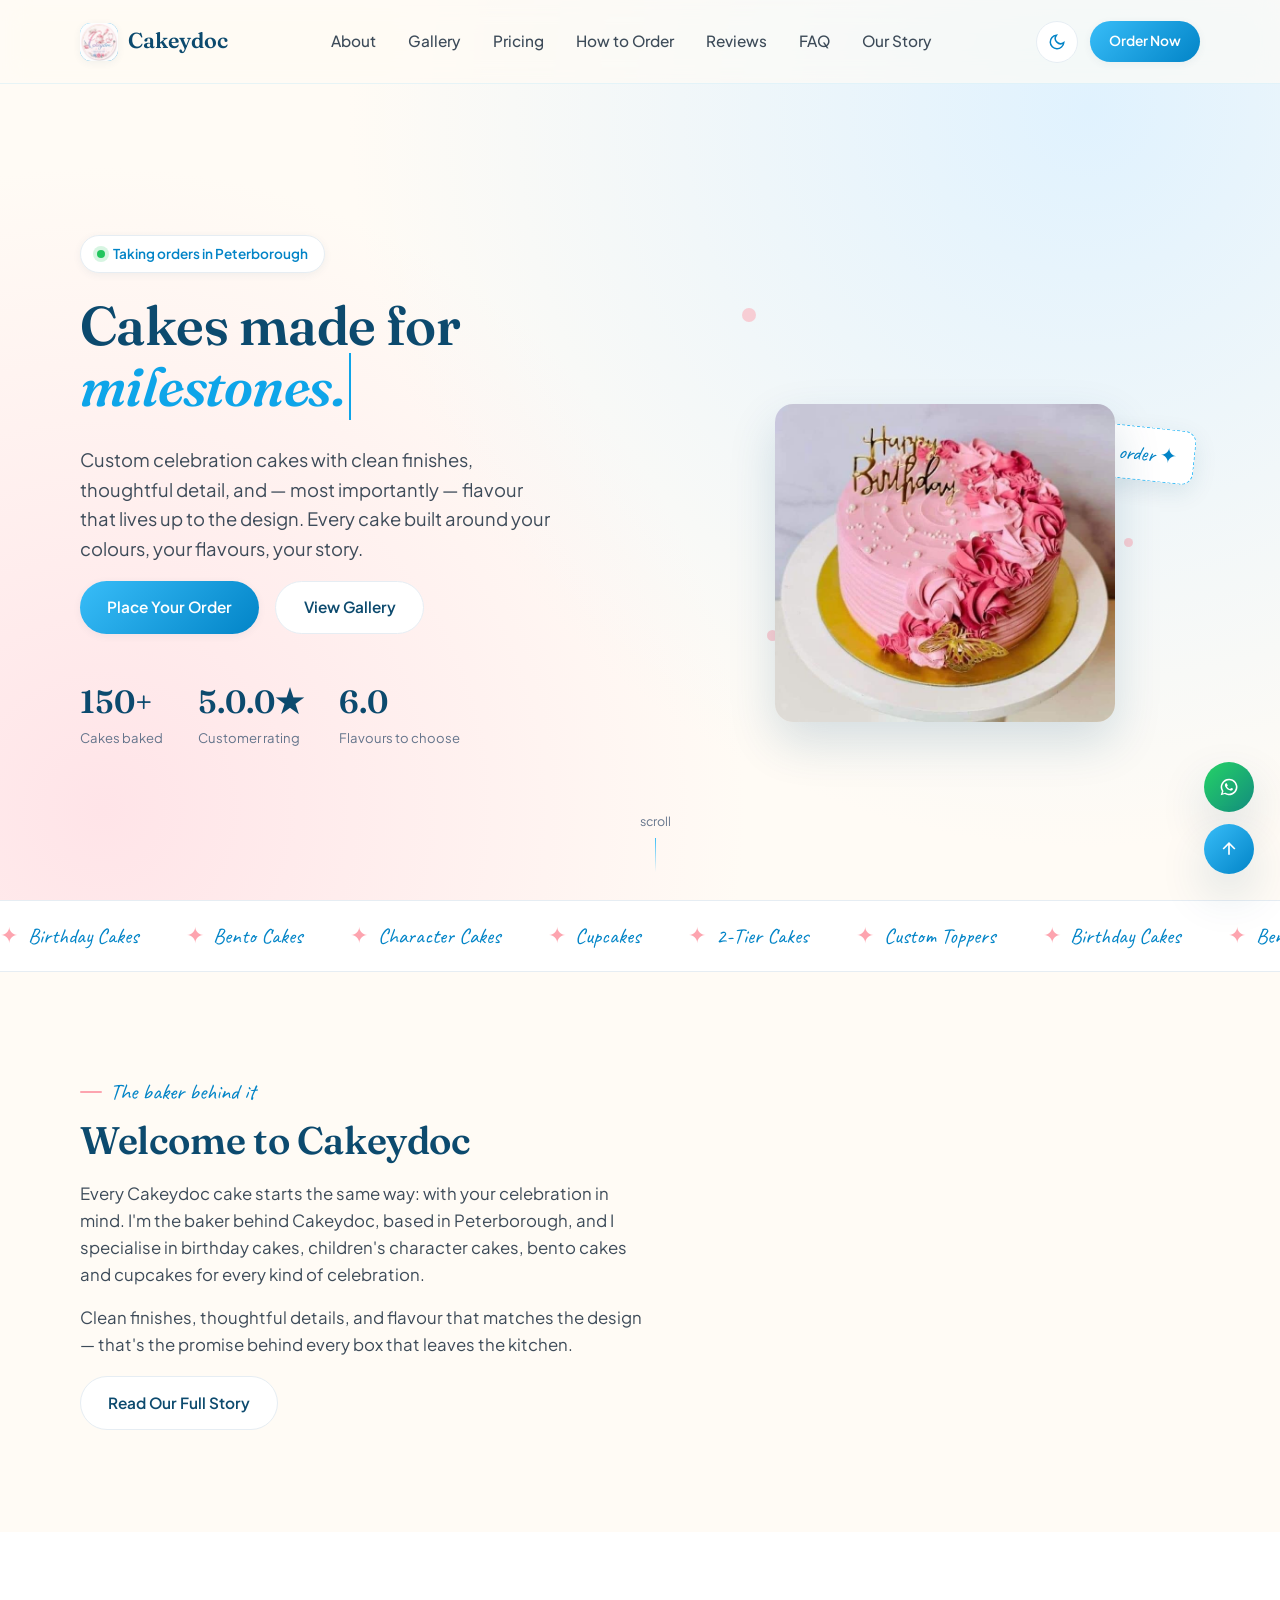
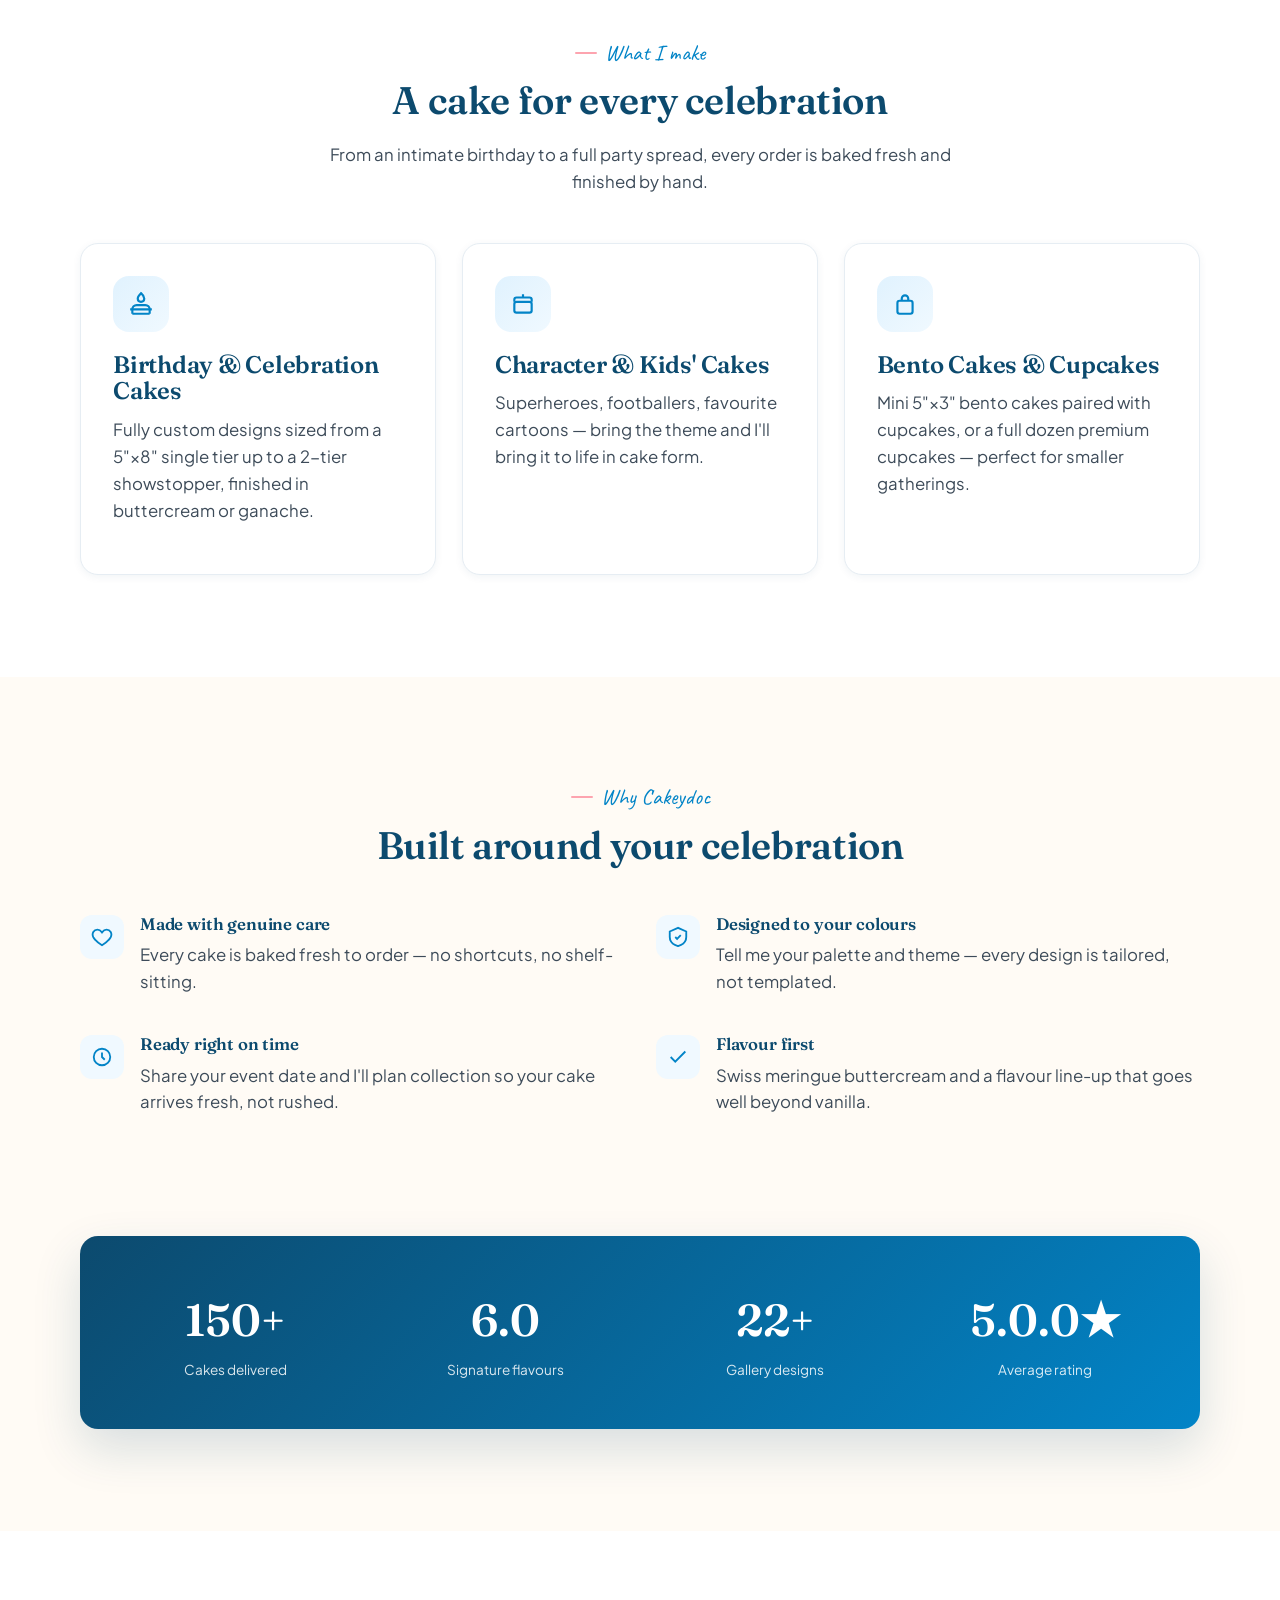
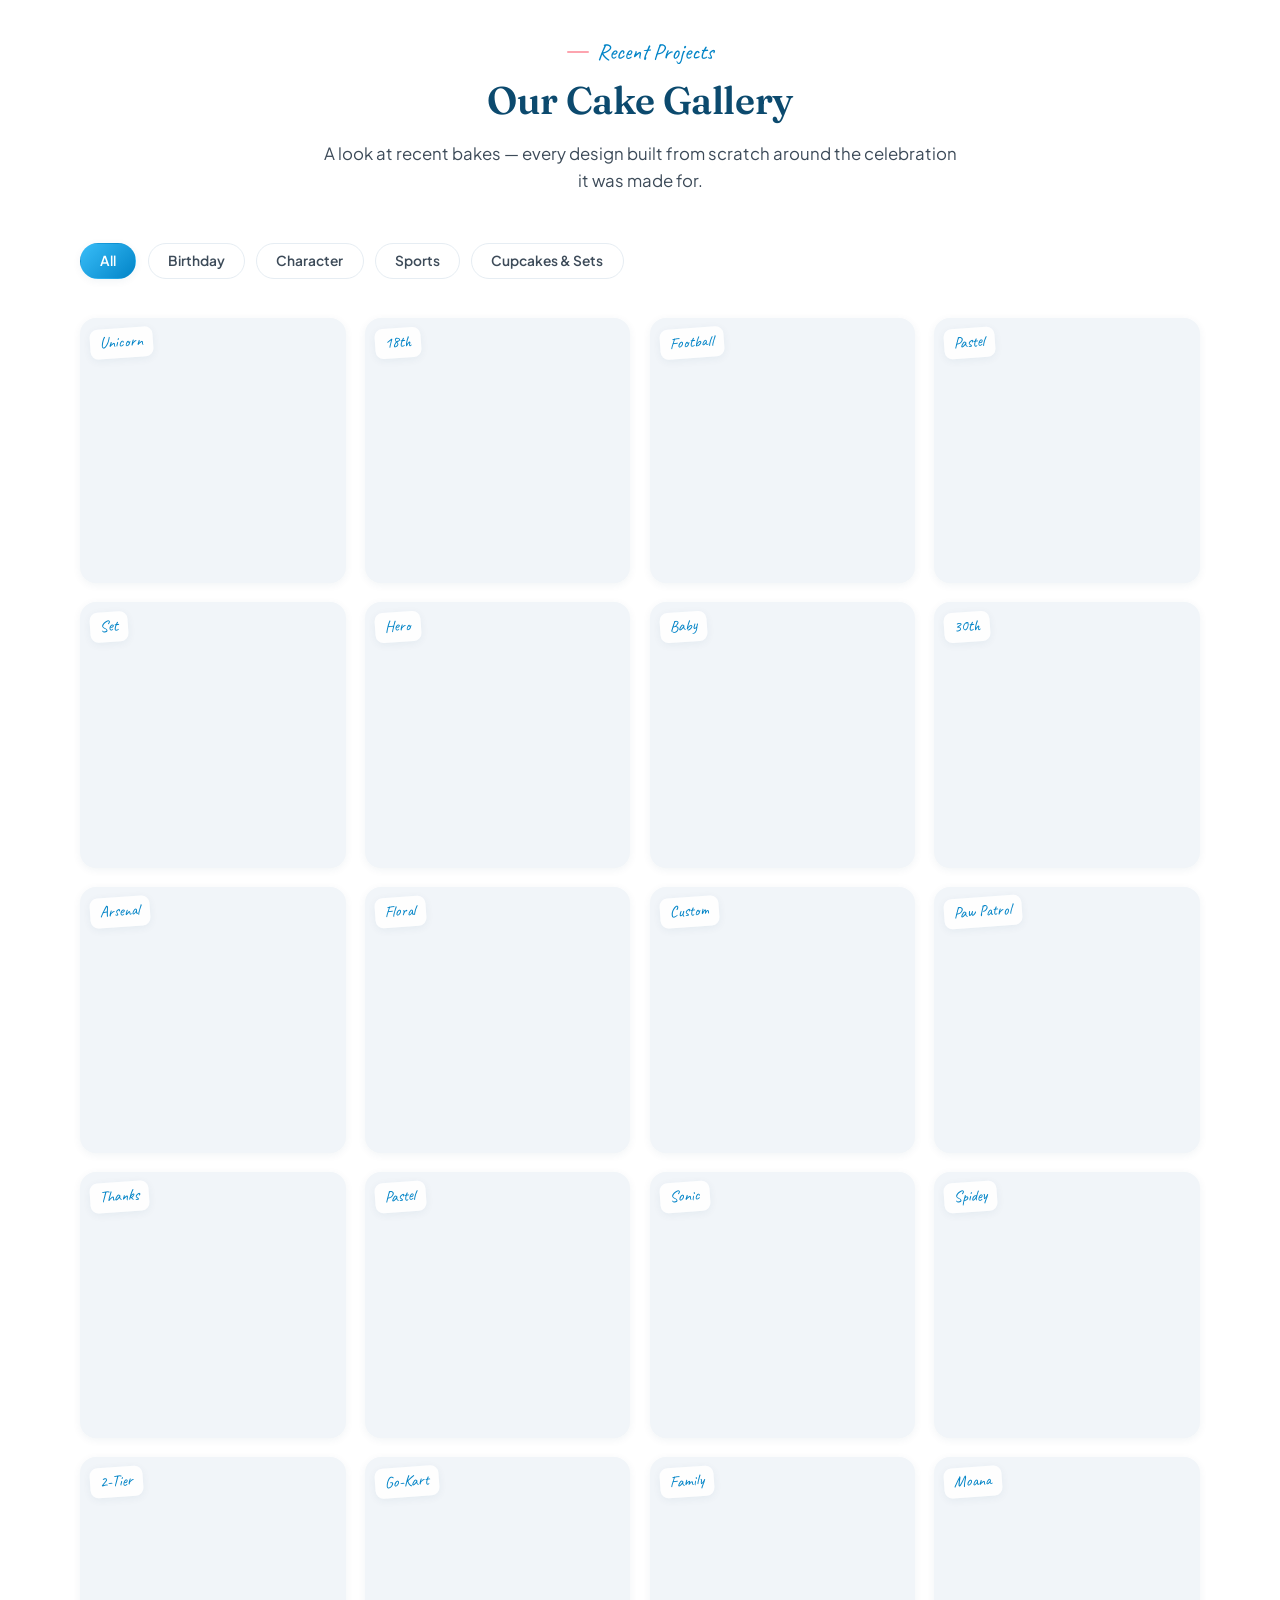
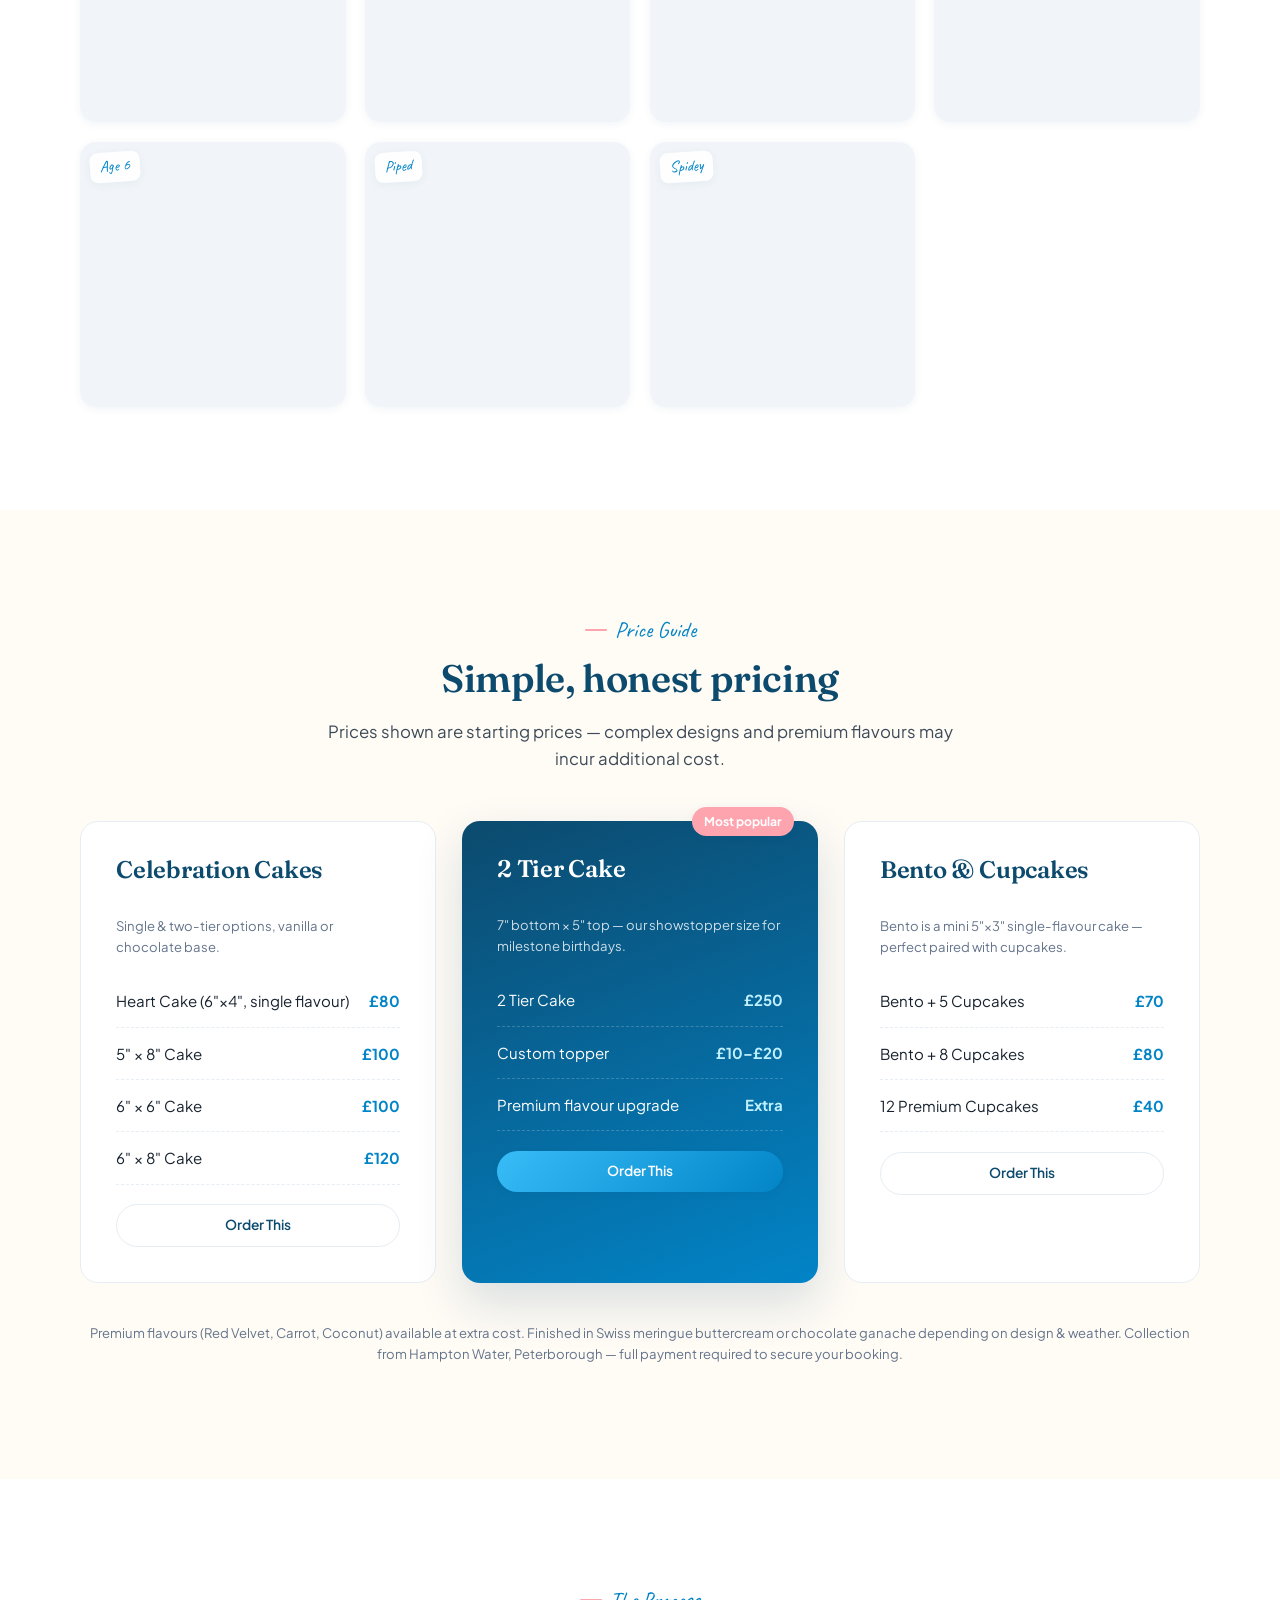
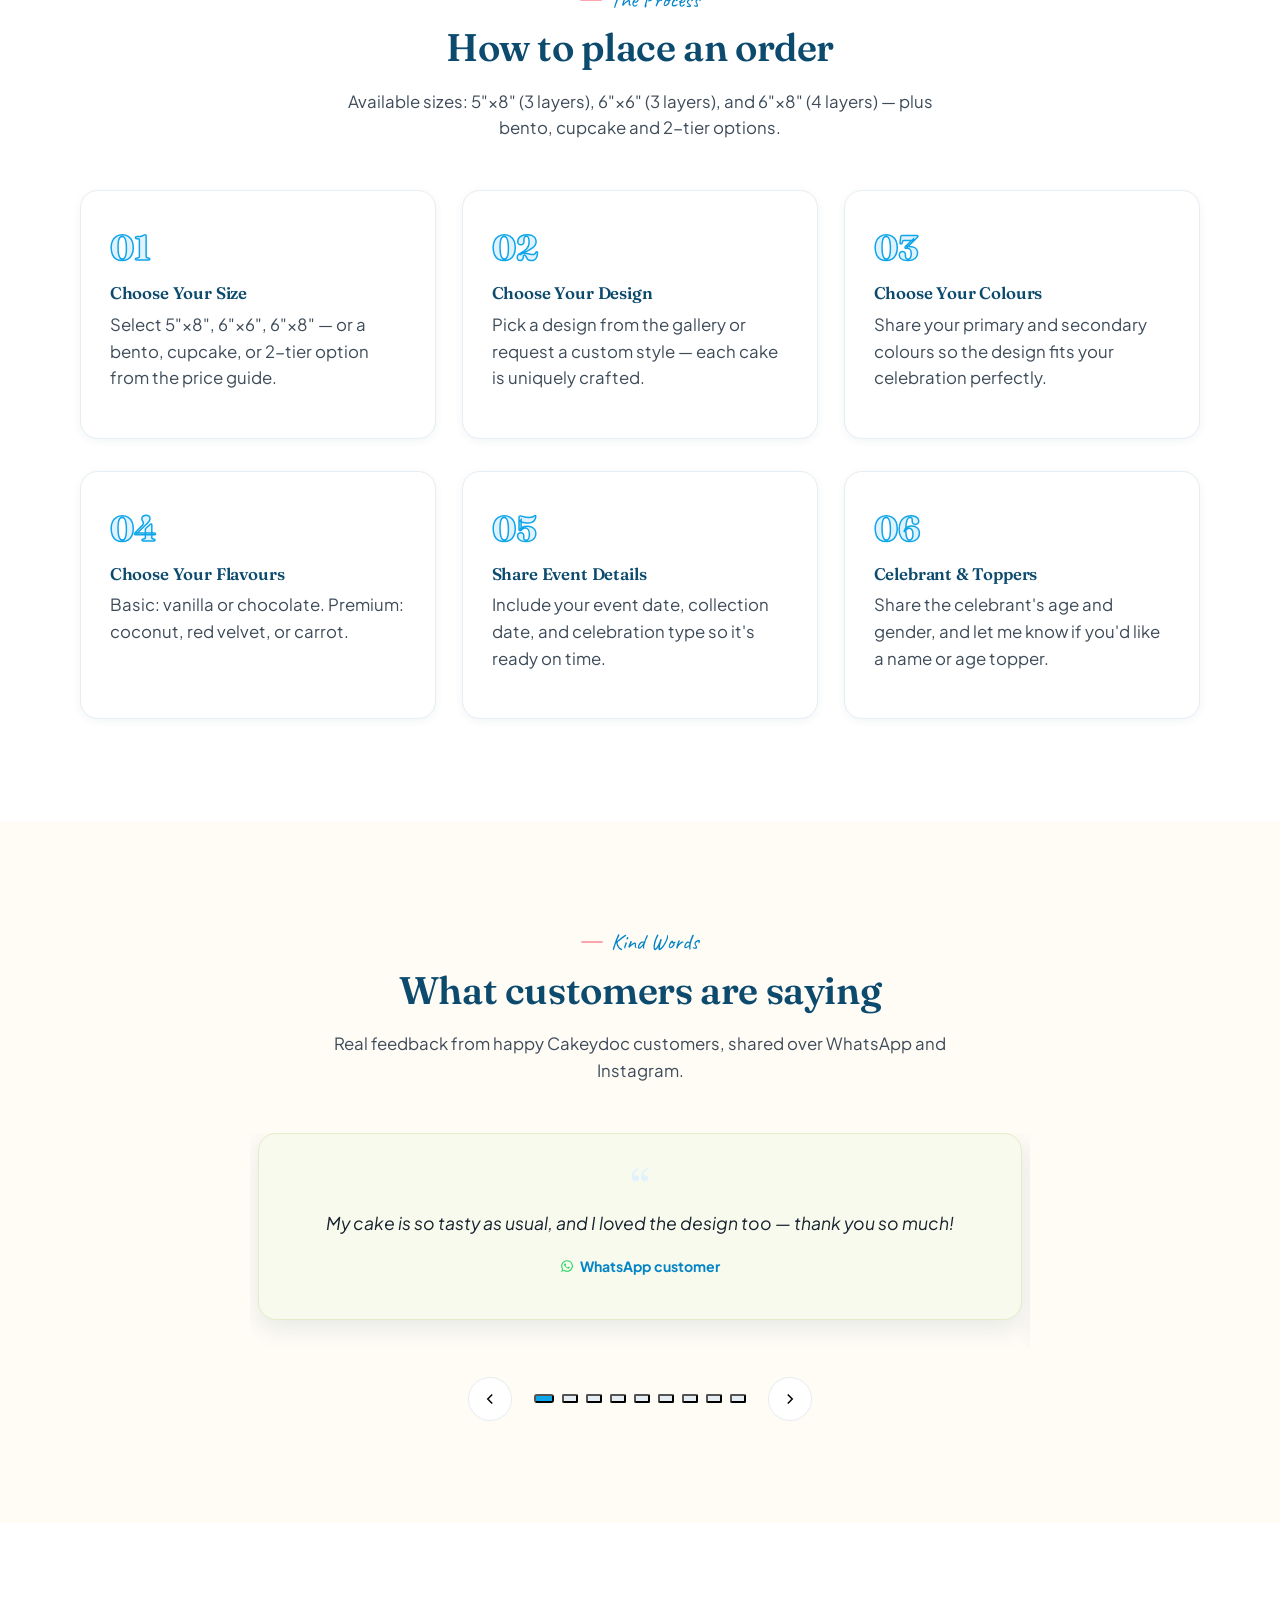
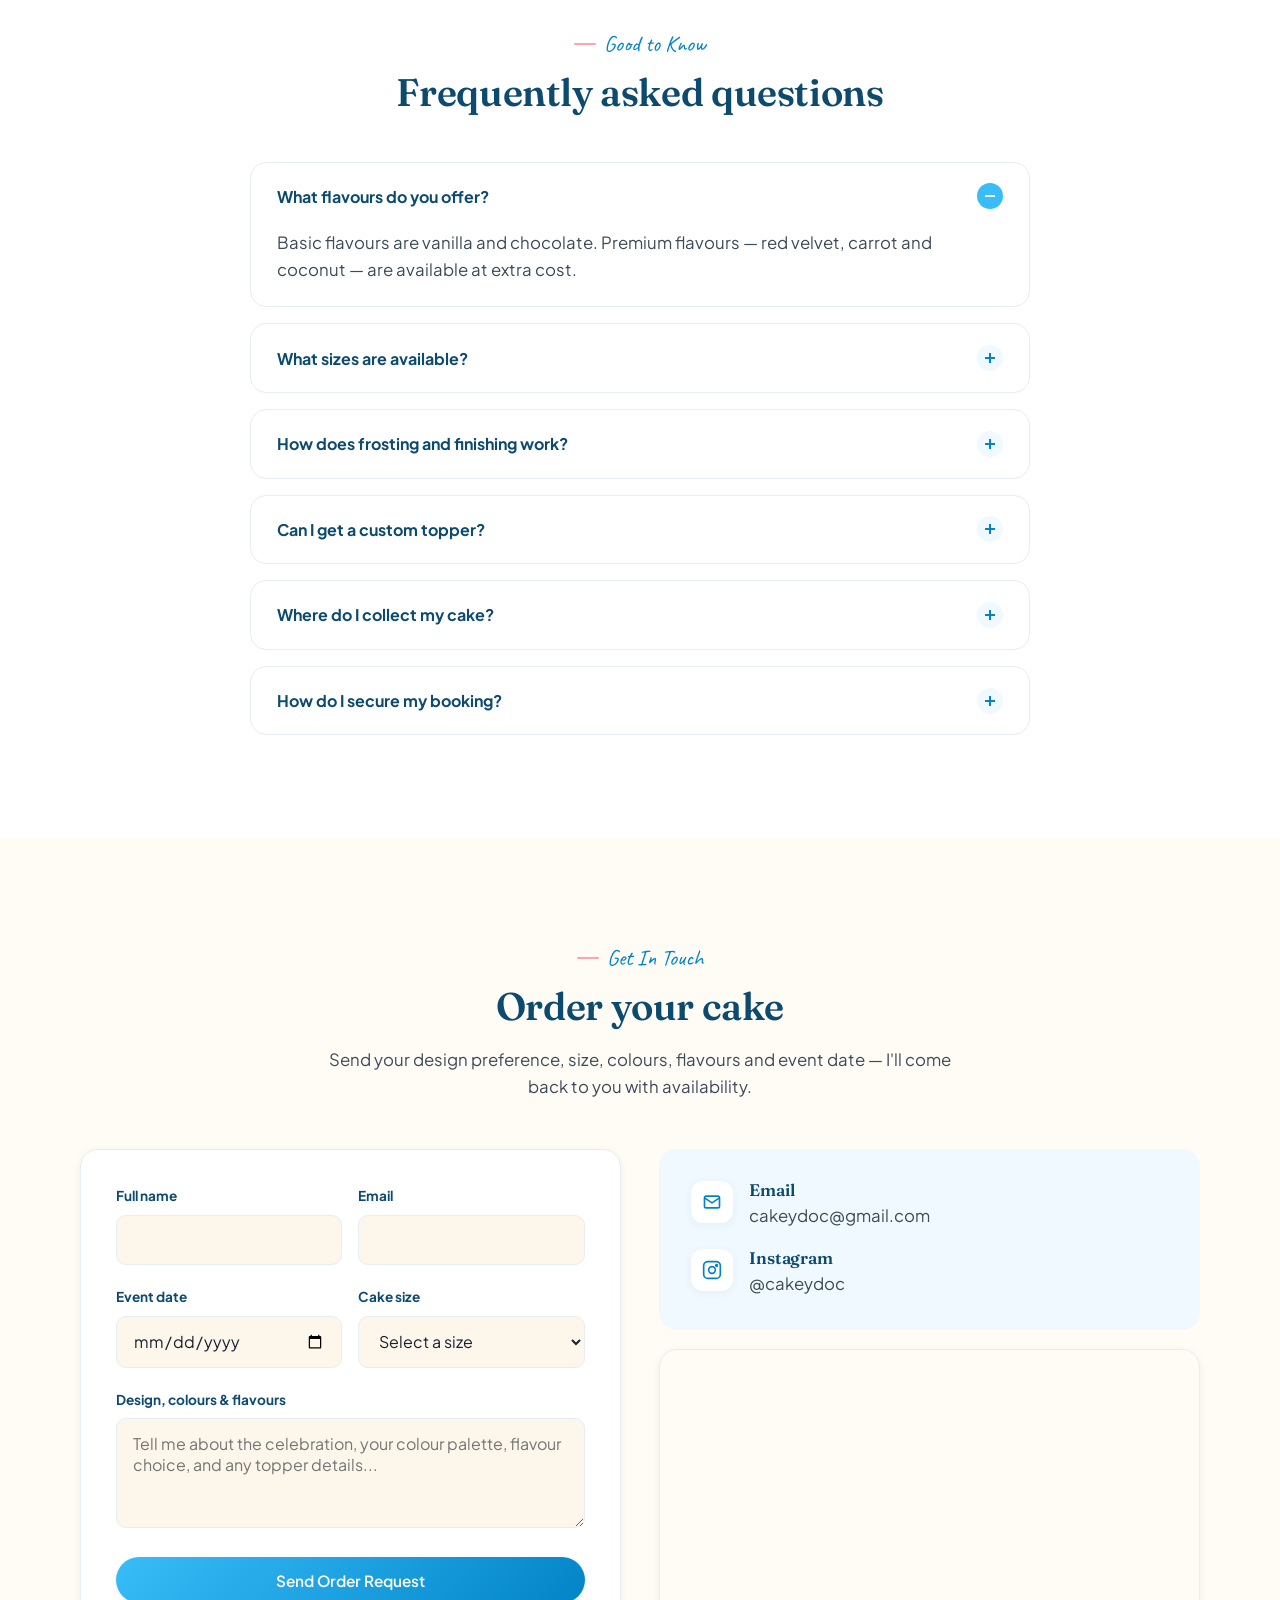
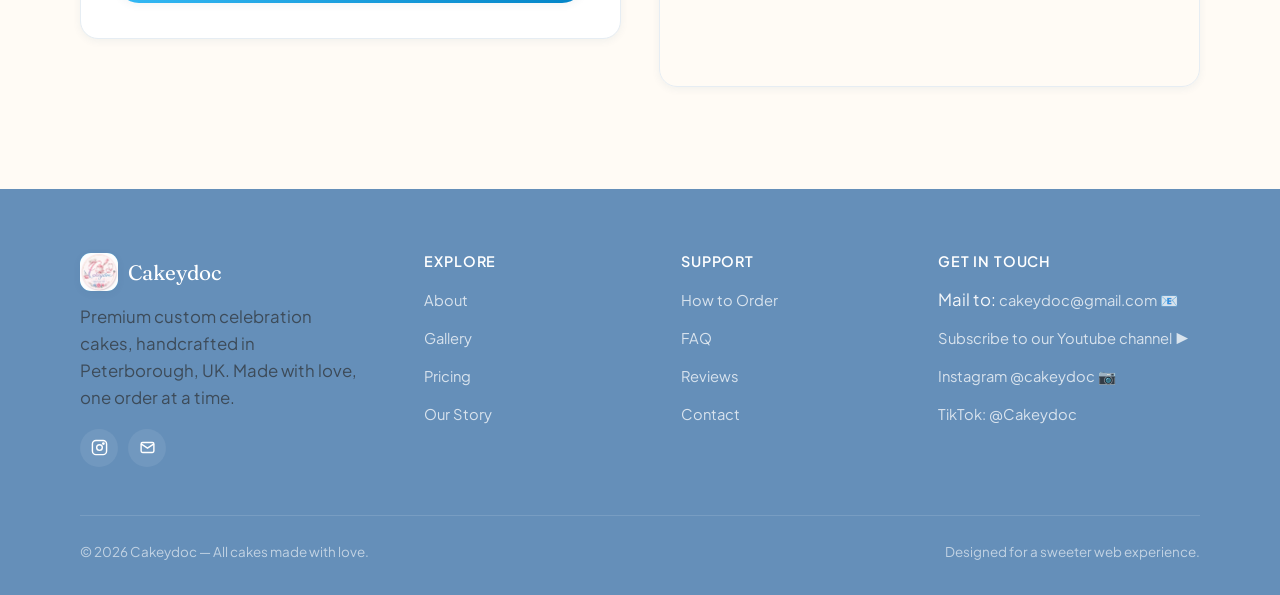
==== commit f52f3ac5: "Updating Socials" ====
--- a/index.html
+++ b/index.html
@@ -510,10 +510,10 @@
       <div class="footer-col">
         <h4>Get in touch</h4>
         <ul>
-          <li><a href="mailto:cakeydoc@gmail.com">cakeydoc@gmail.com 📧</a></li>
-          <li><a href="www.youtube.com/@cakeydoc">Subscribe to our Youtube channel ▶</a></li>
+          <li>Mail to: <a href="mailto:cakeydoc@gmail.com">cakeydoc@gmail.com 📧</a></li>
+          <li><a href="https://www.youtube.com/@cakeydoc">Subscribe to our Youtube channel ▶</a></li>
           <li><a href="https://instagram.com/cakeydoc" target="_blank" rel="noopener">Instagram @cakeydoc 📷</a></li>
-          <li><a href="tiktok.com/@cakeydoc">TicTok @Cakeydoc</a></li>
+          <li><a href="https://www.tiktok.com/@cakeydoc">TikTok: @Cakeydoc</a></li>
         </ul>
       </div>
     </div>
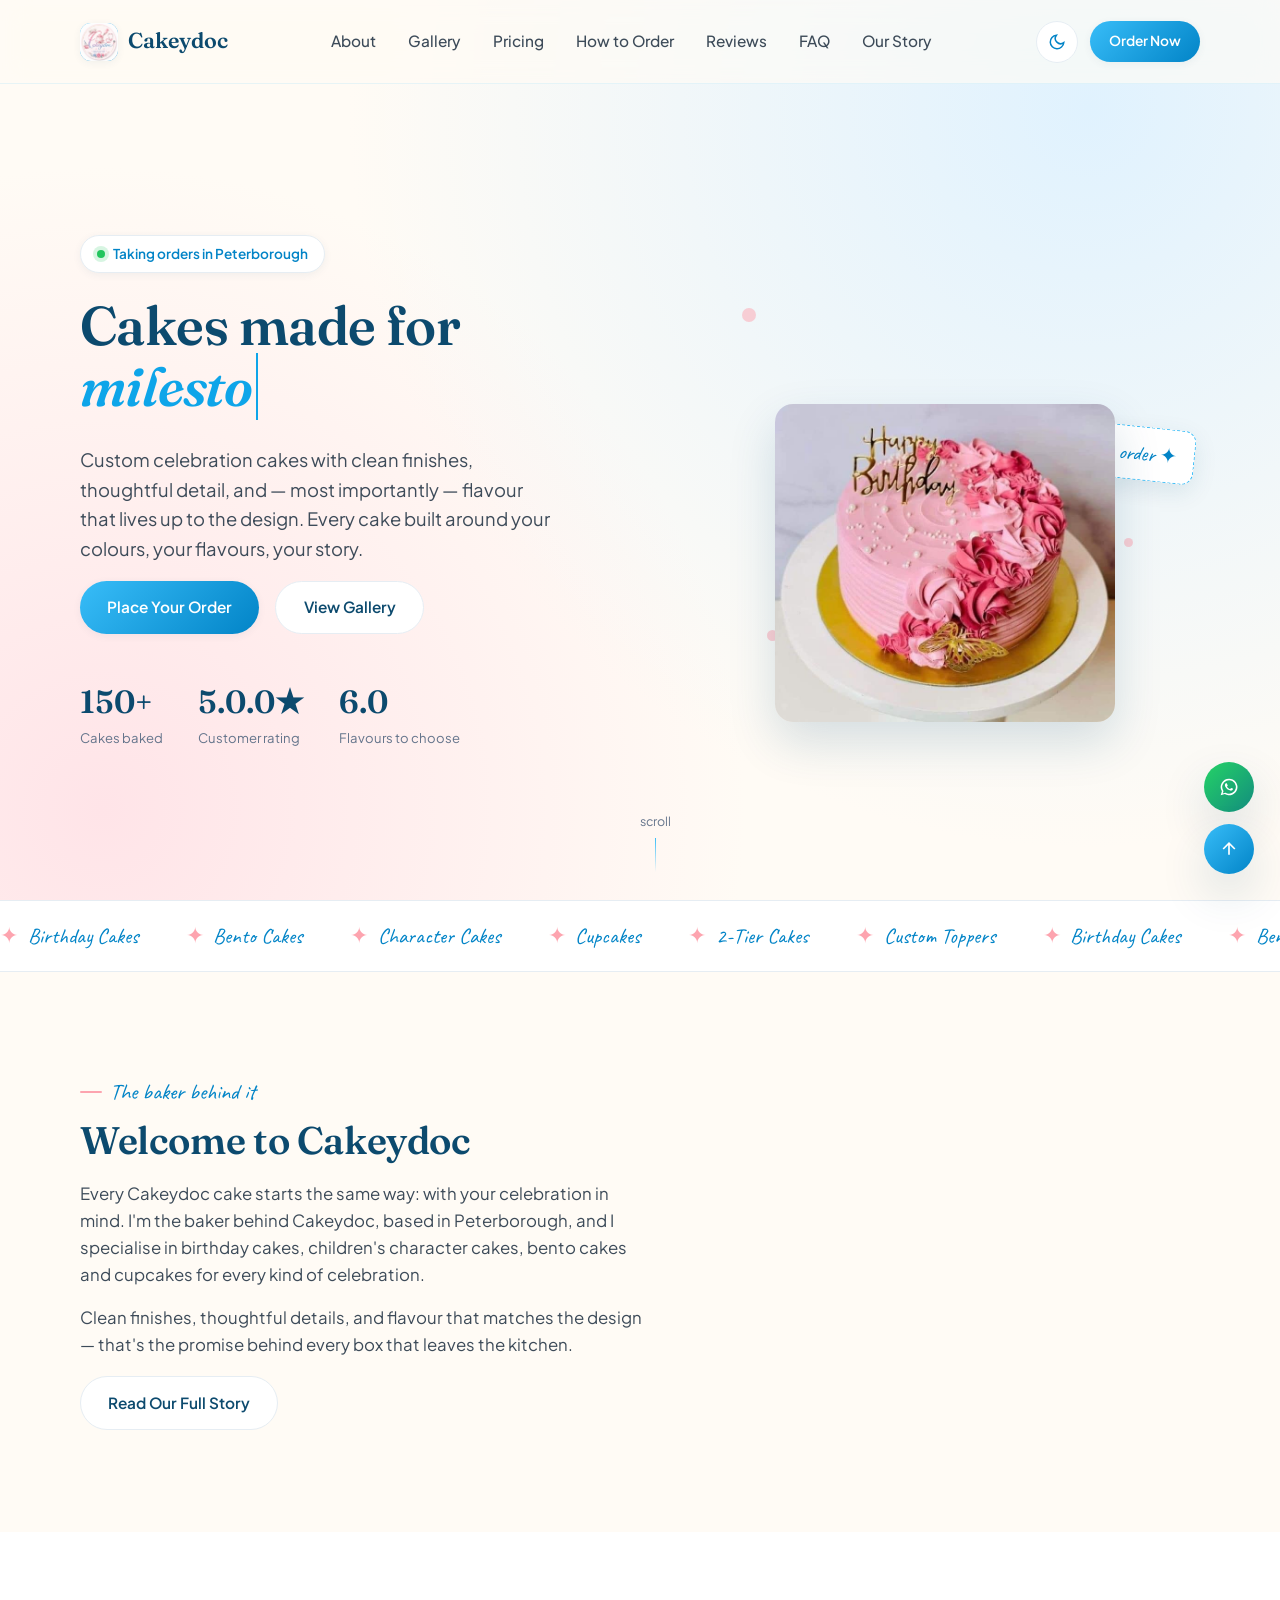
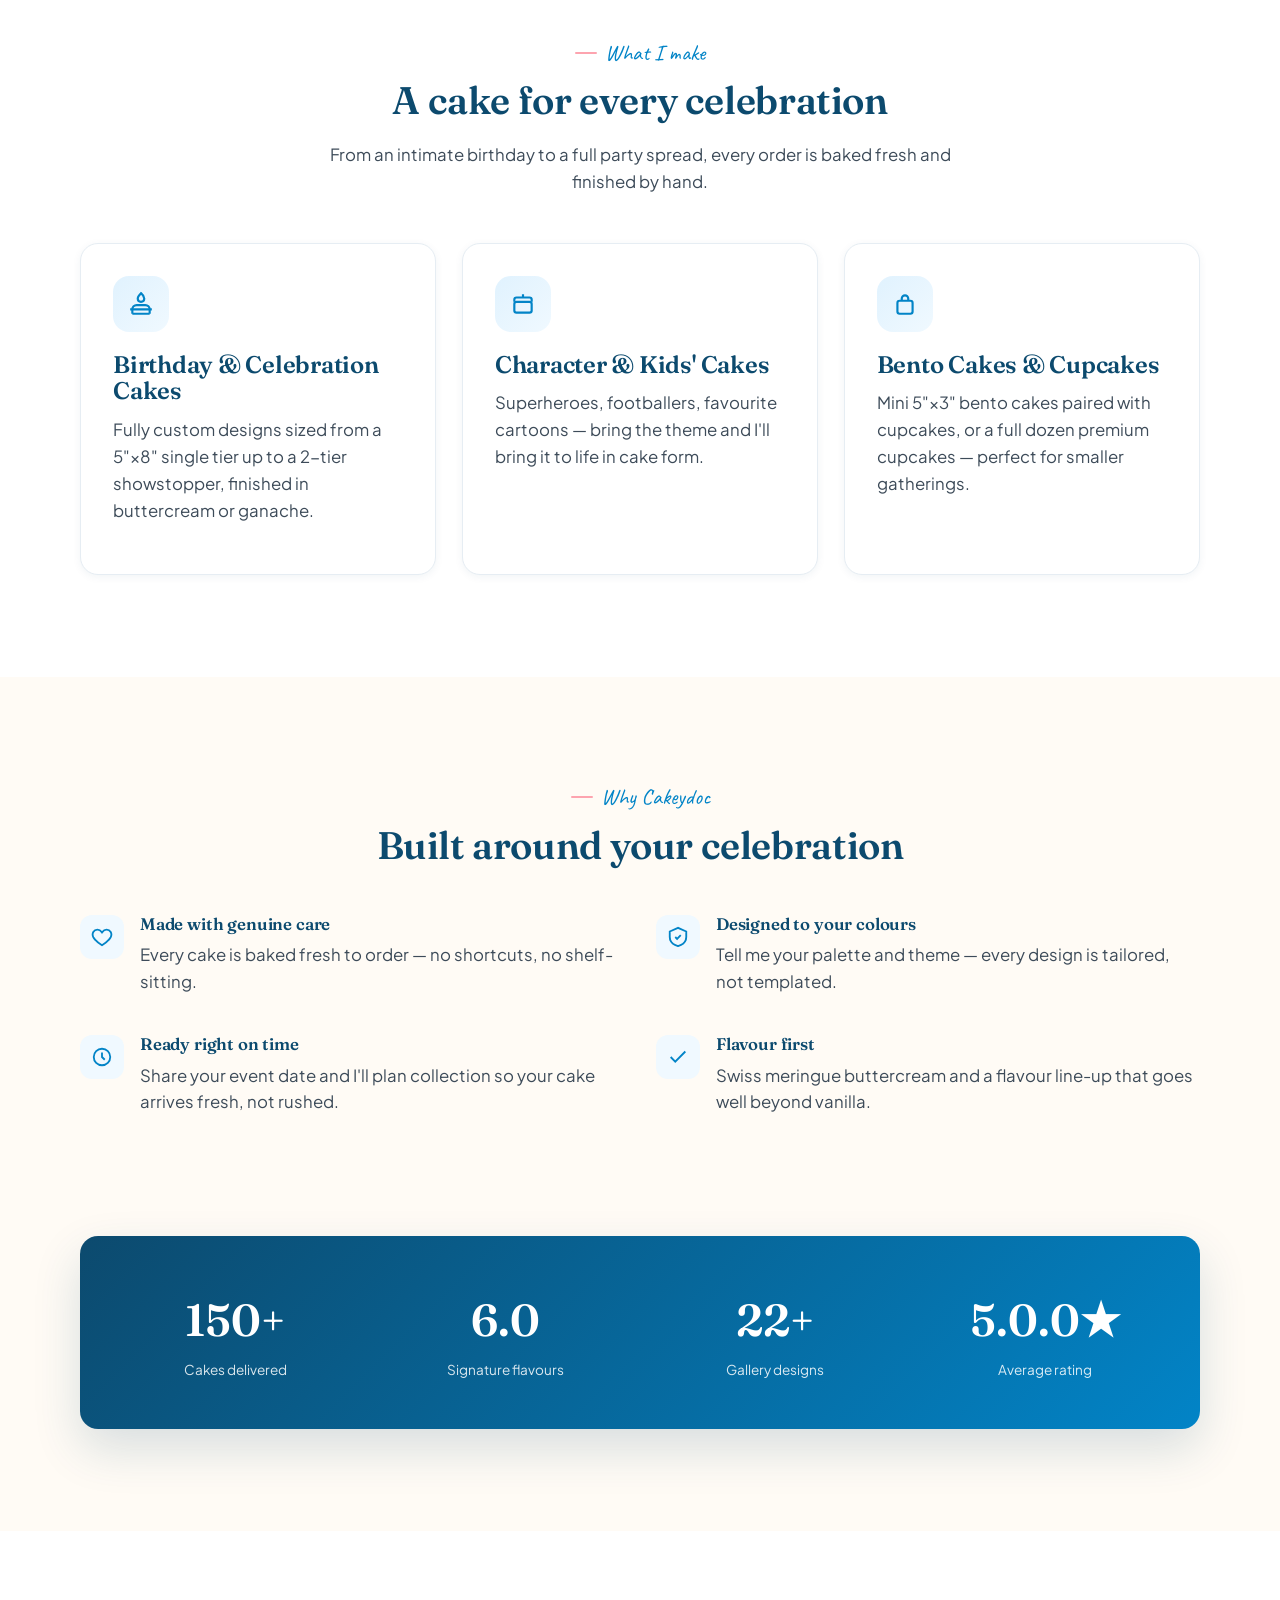
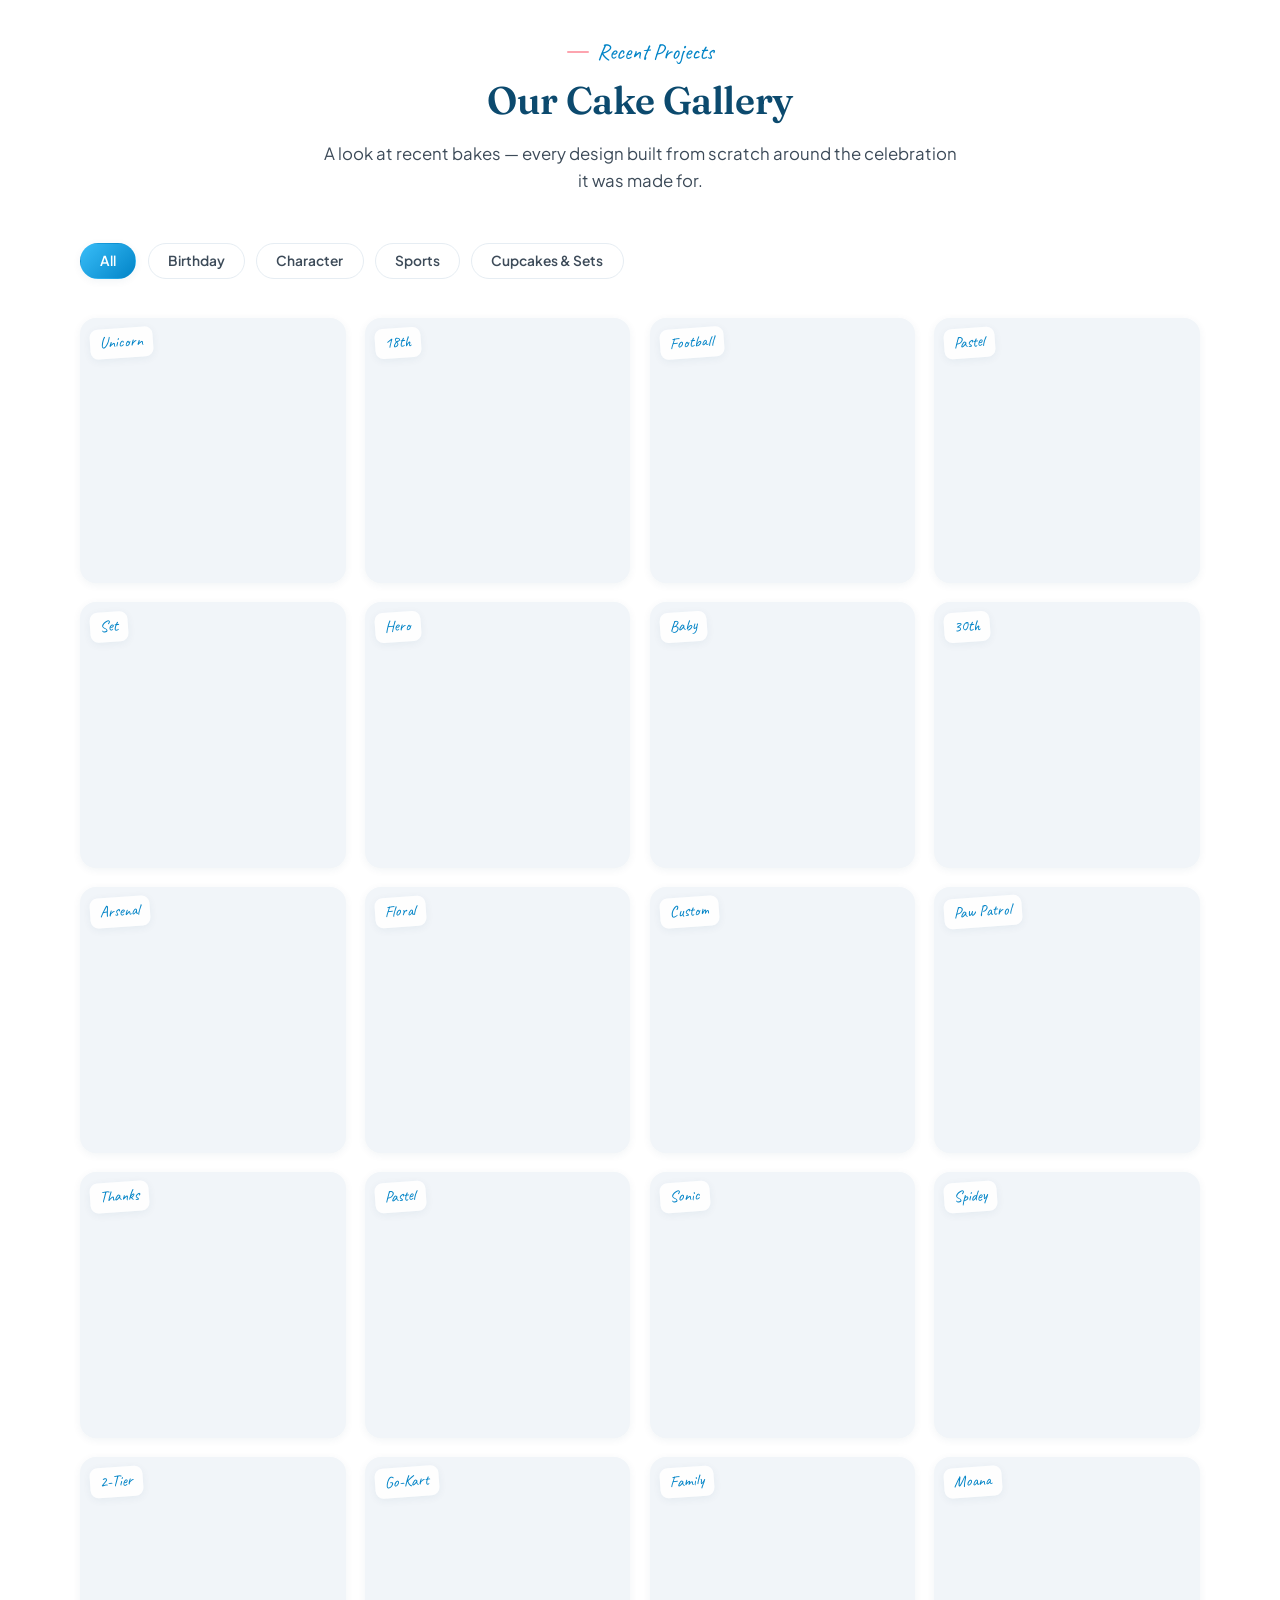
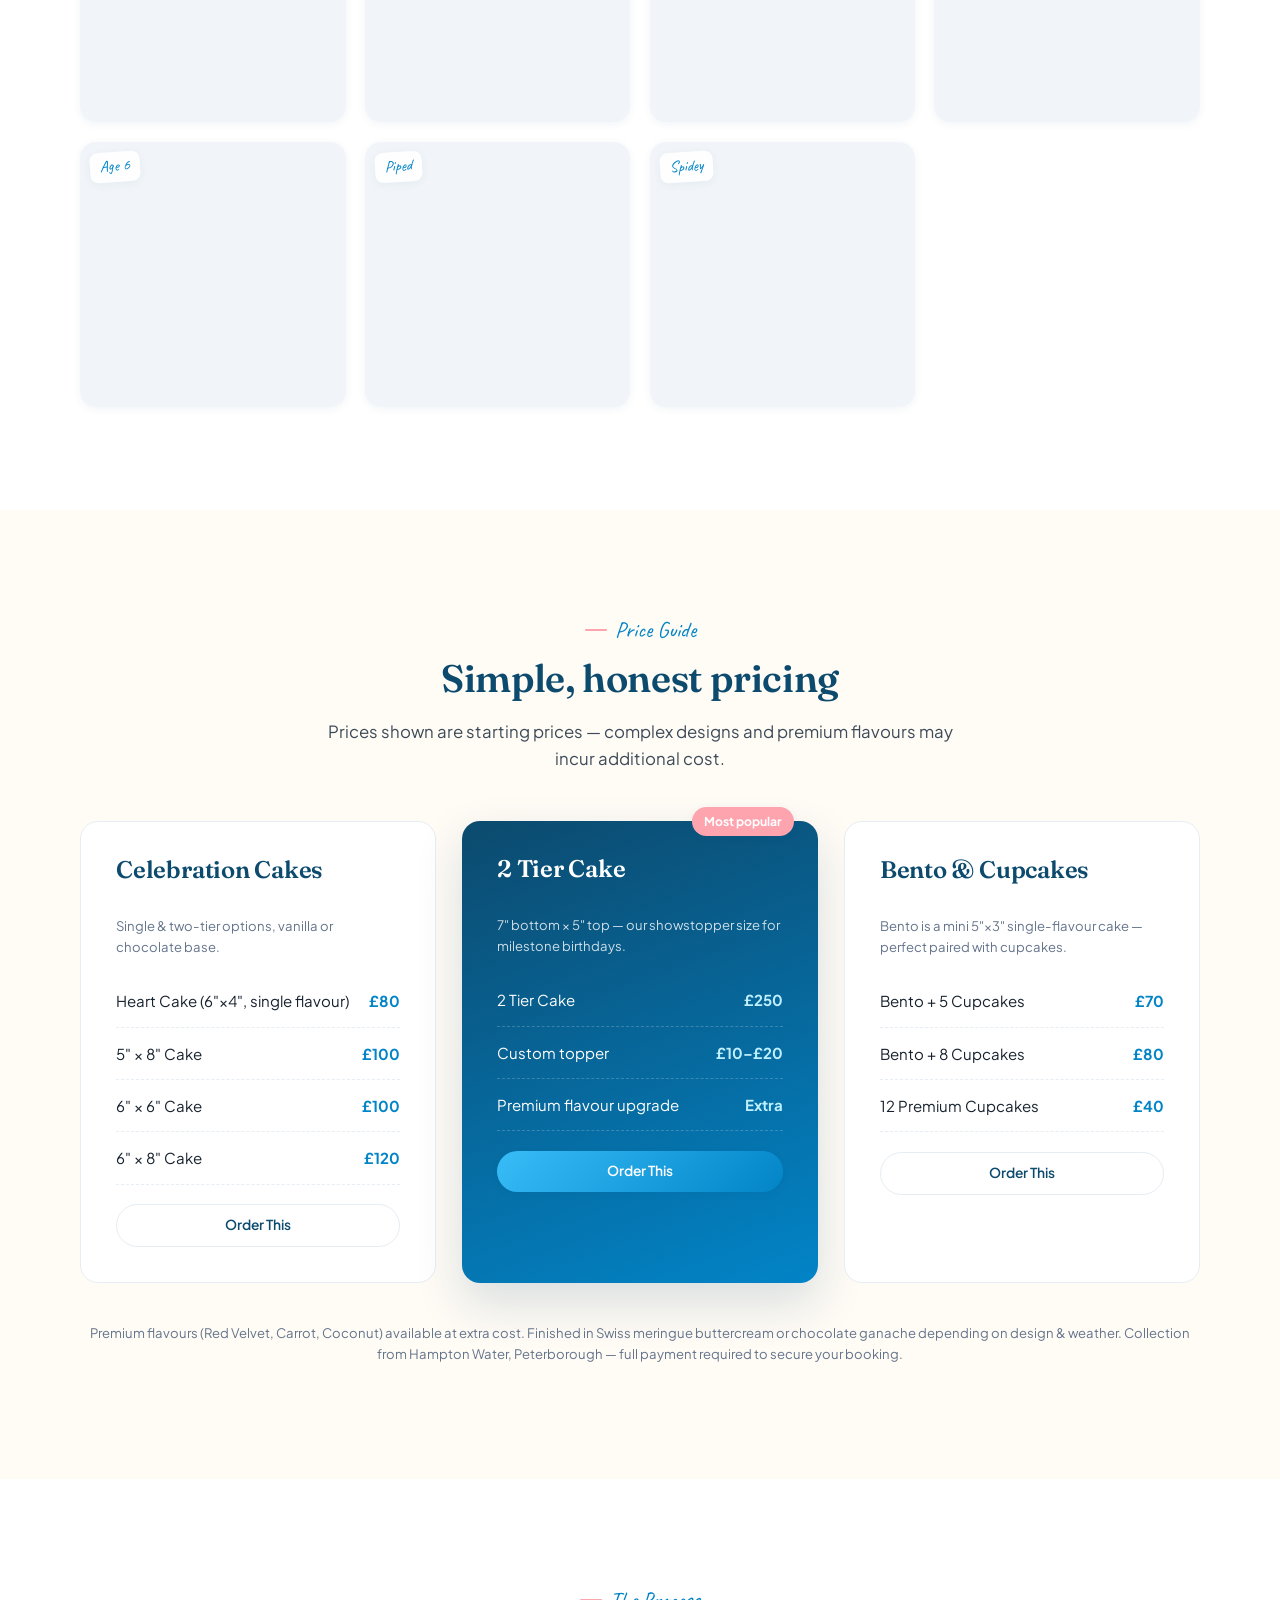
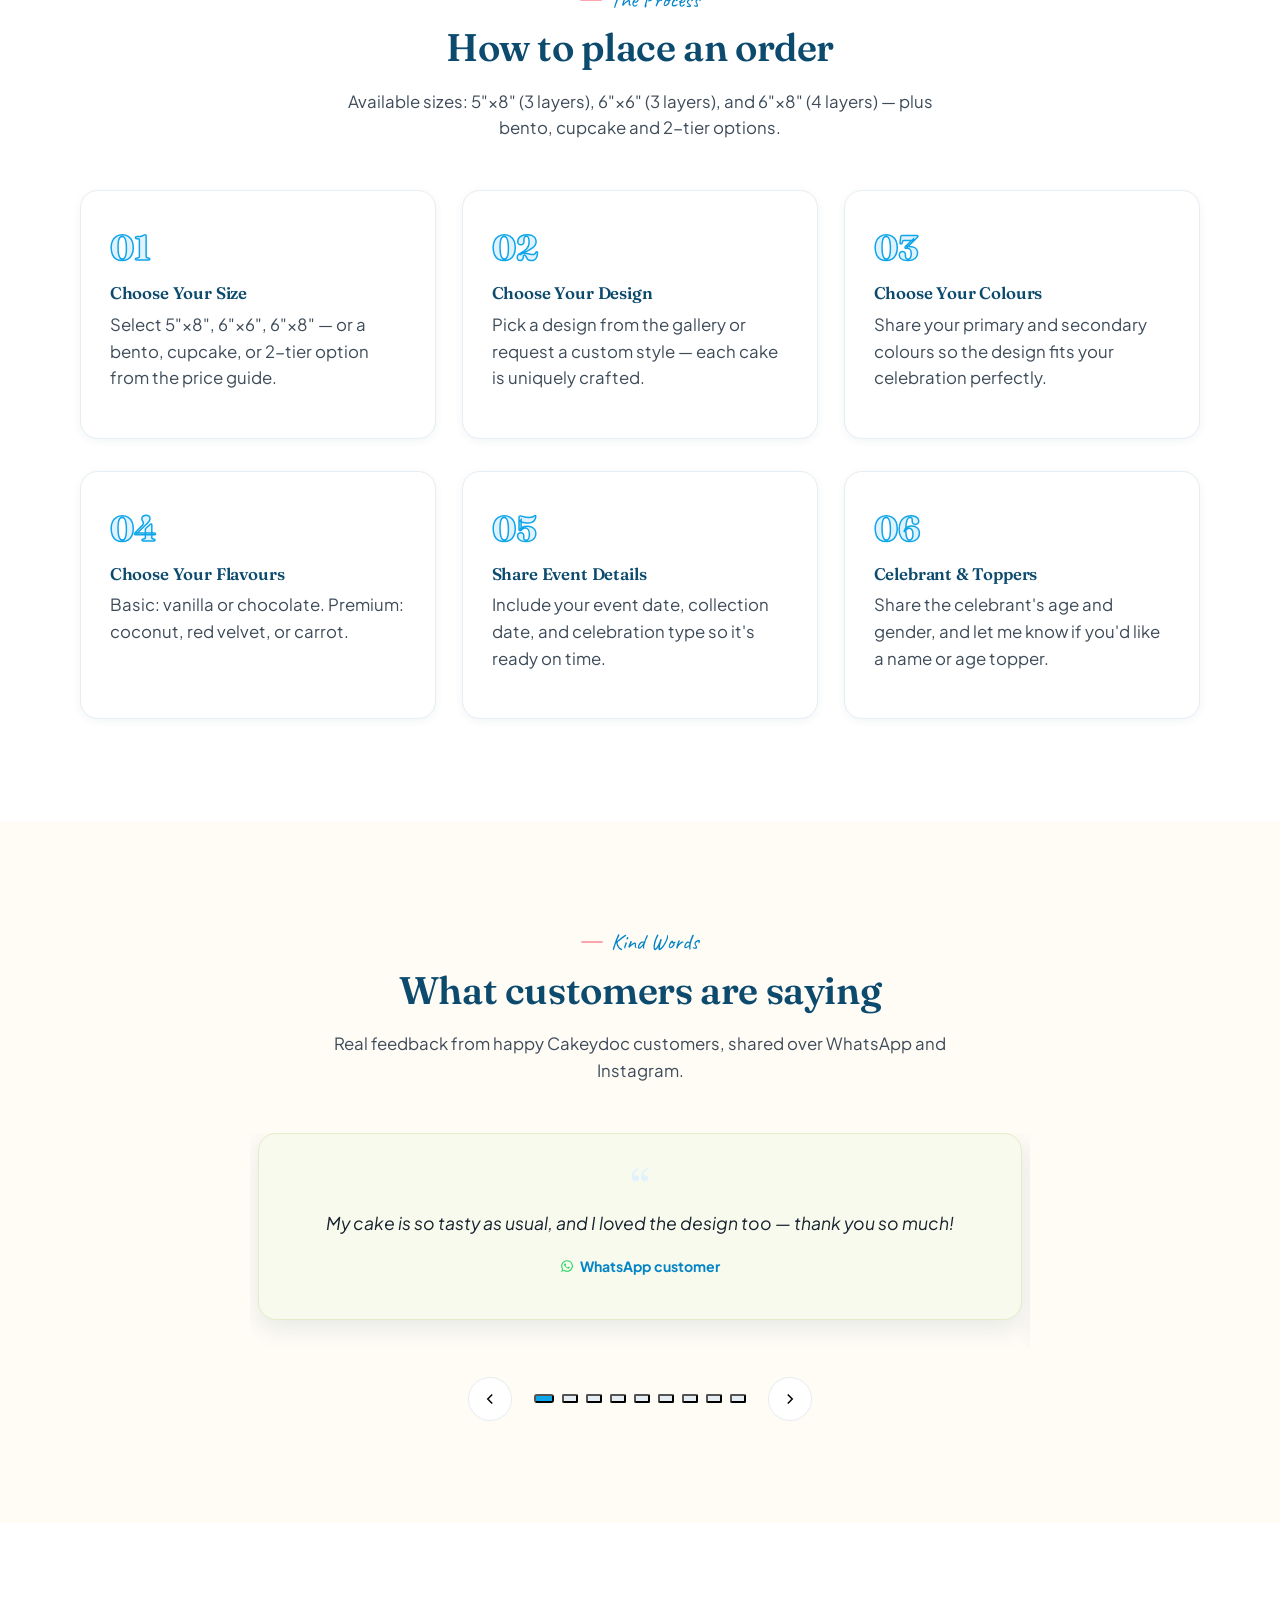
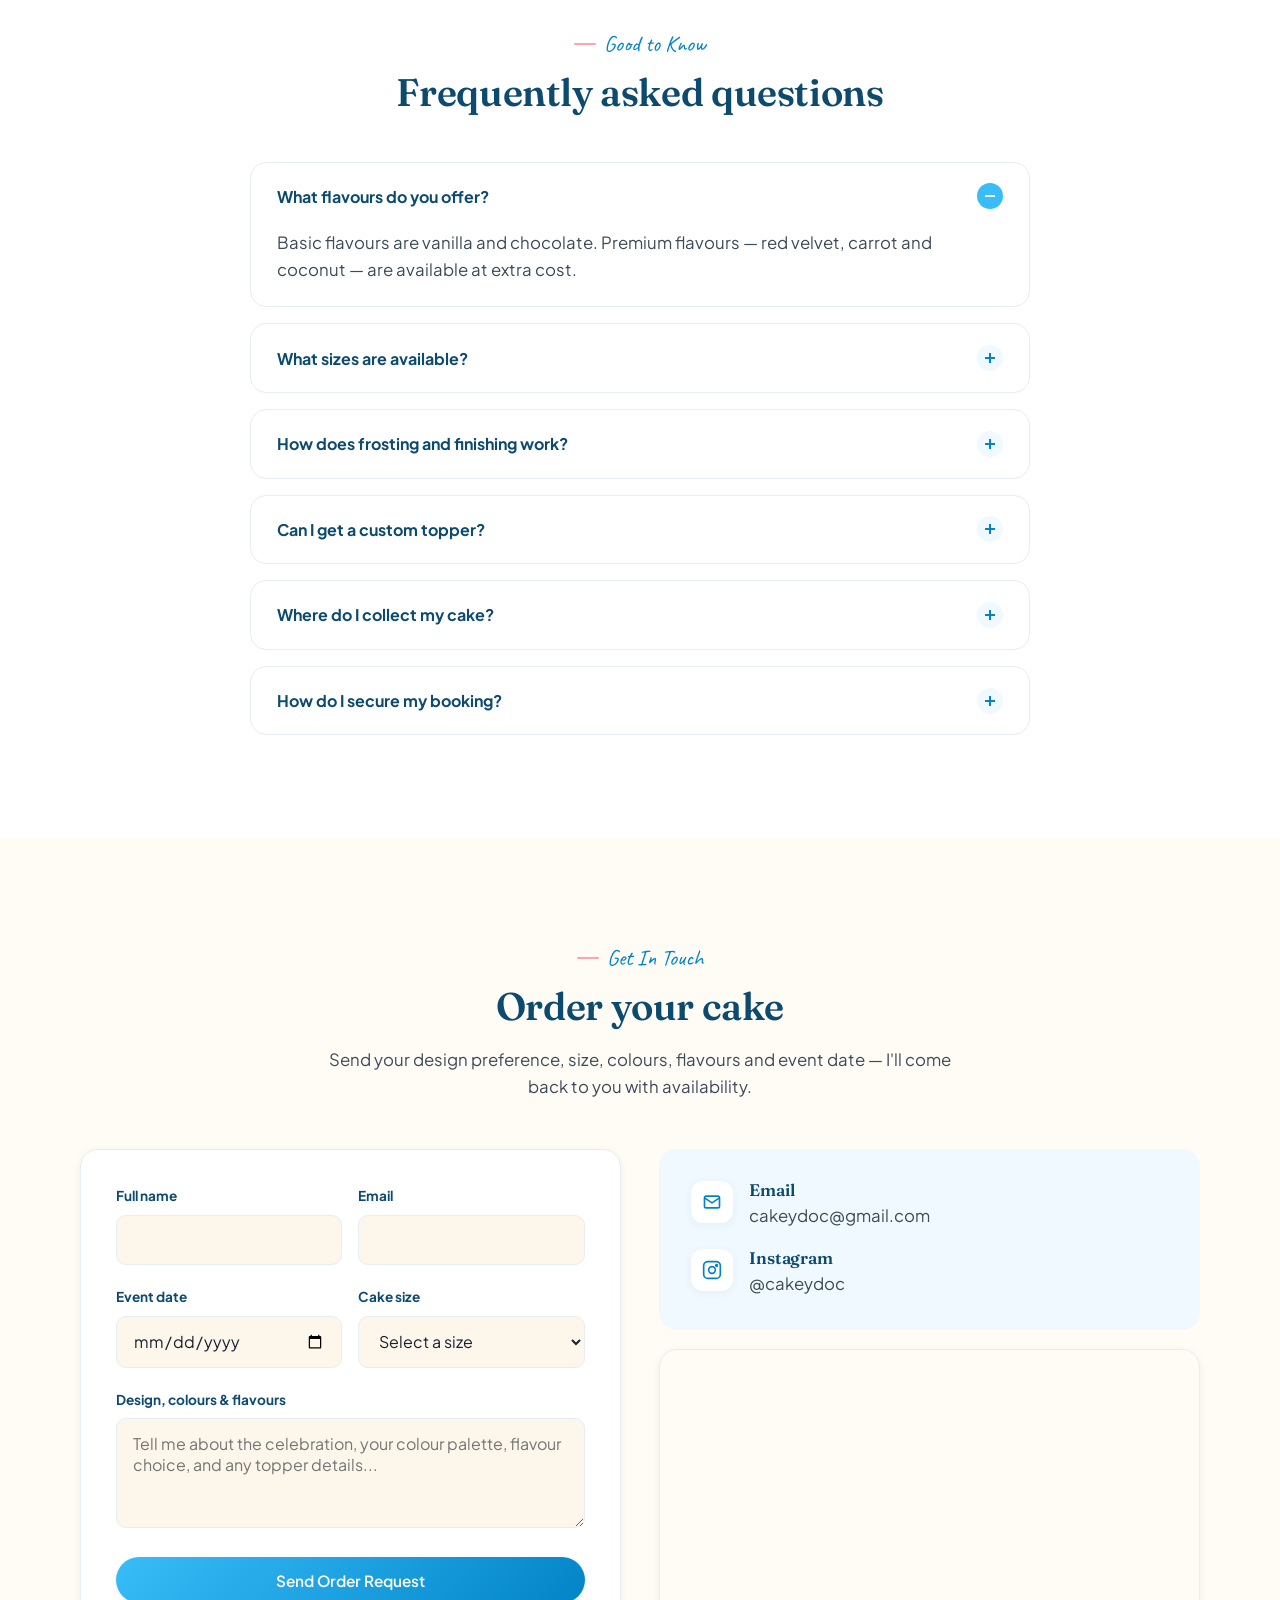
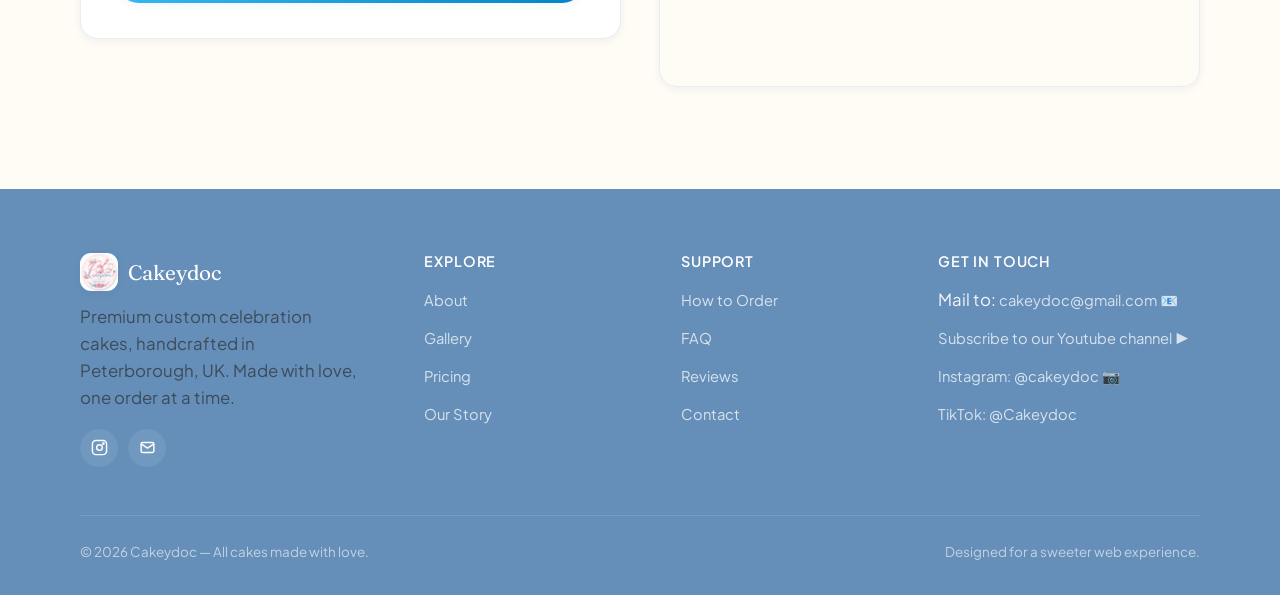
==== commit 8af72e1a: "Present Changes to Instagram" ====
--- a/index.html
+++ b/index.html
@@ -512,7 +512,7 @@
         <ul>
           <li>Mail to: <a href="mailto:cakeydoc@gmail.com">cakeydoc@gmail.com 📧</a></li>
           <li><a href="https://www.youtube.com/@cakeydoc">Subscribe to our Youtube channel ▶</a></li>
-          <li><a href="https://instagram.com/cakeydoc" target="_blank" rel="noopener">Instagram @cakeydoc 📷</a></li>
+          <li><a href="https://instagram.com/cakeydoc" target="_blank" rel="noopener">Instagram: @cakeydoc 📷</a></li>
           <li><a href="https://www.tiktok.com/@cakeydoc">TikTok: @Cakeydoc</a></li>
         </ul>
       </div>
